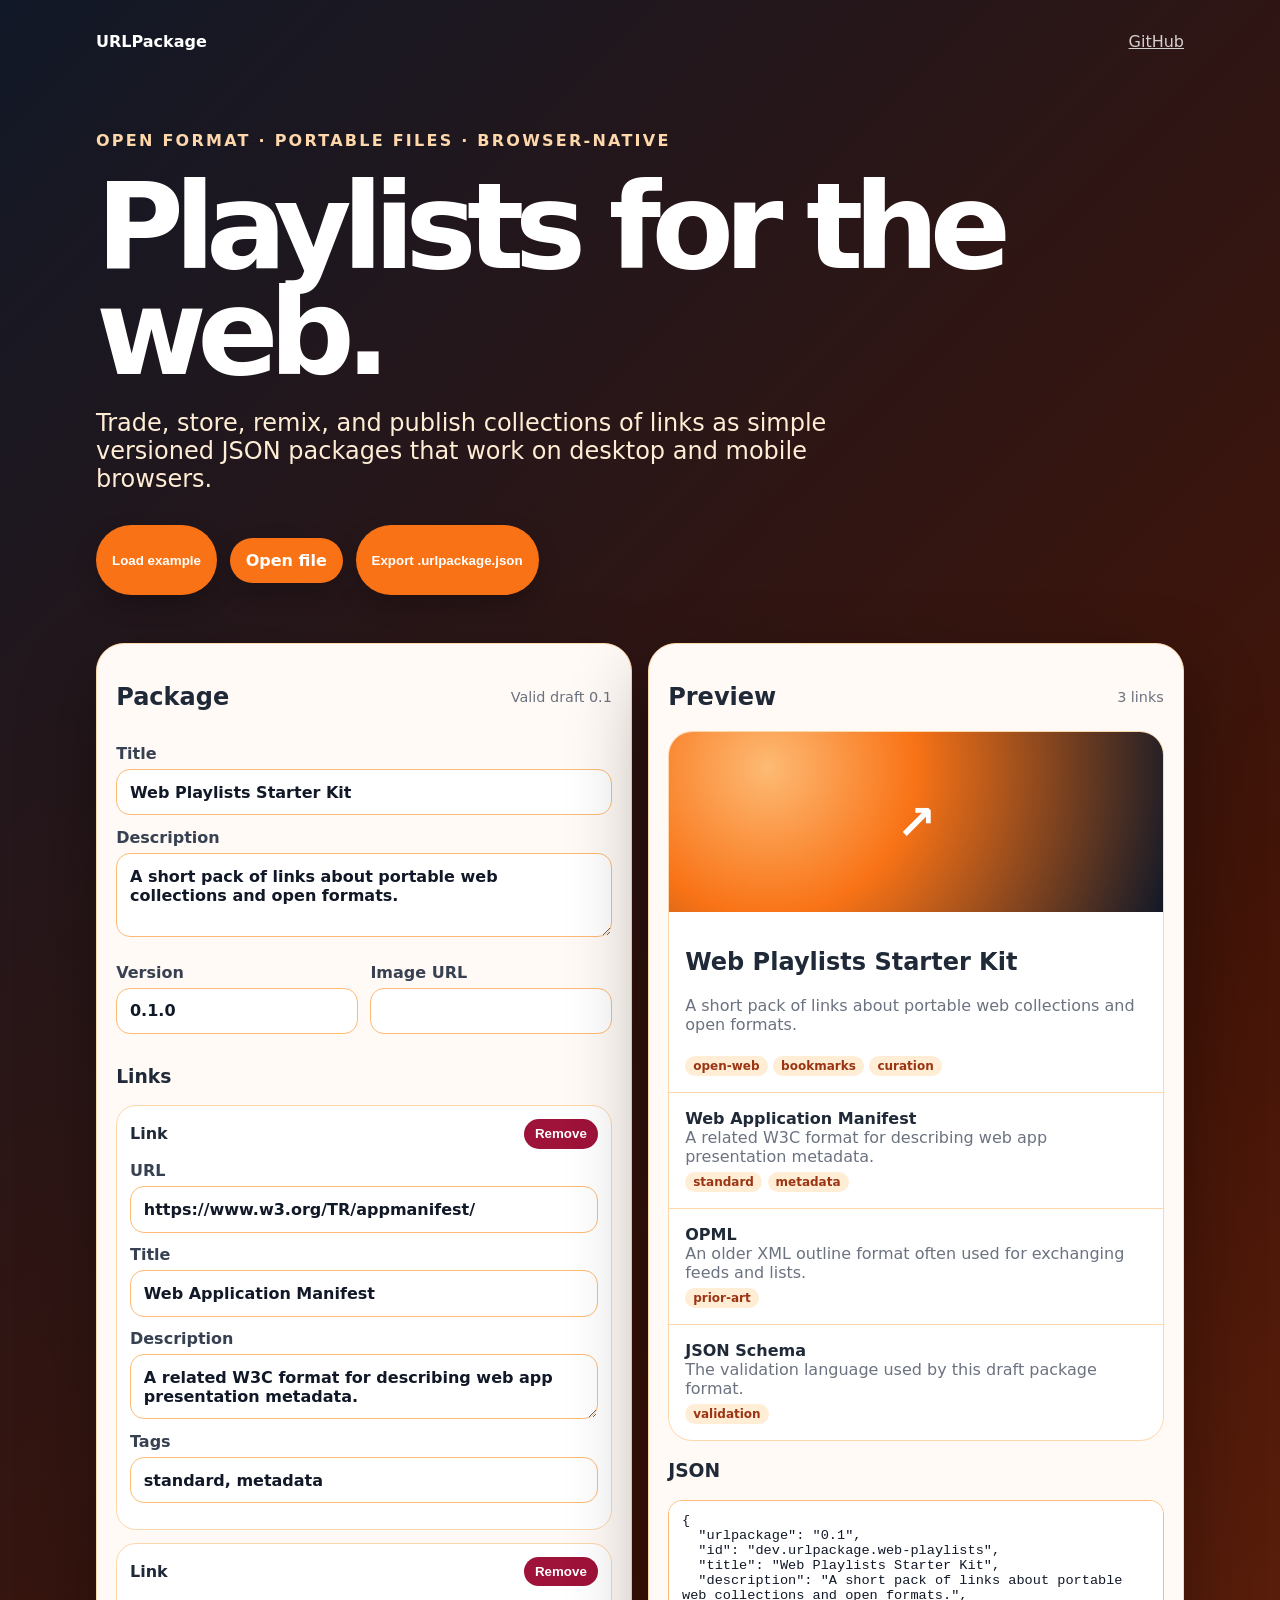
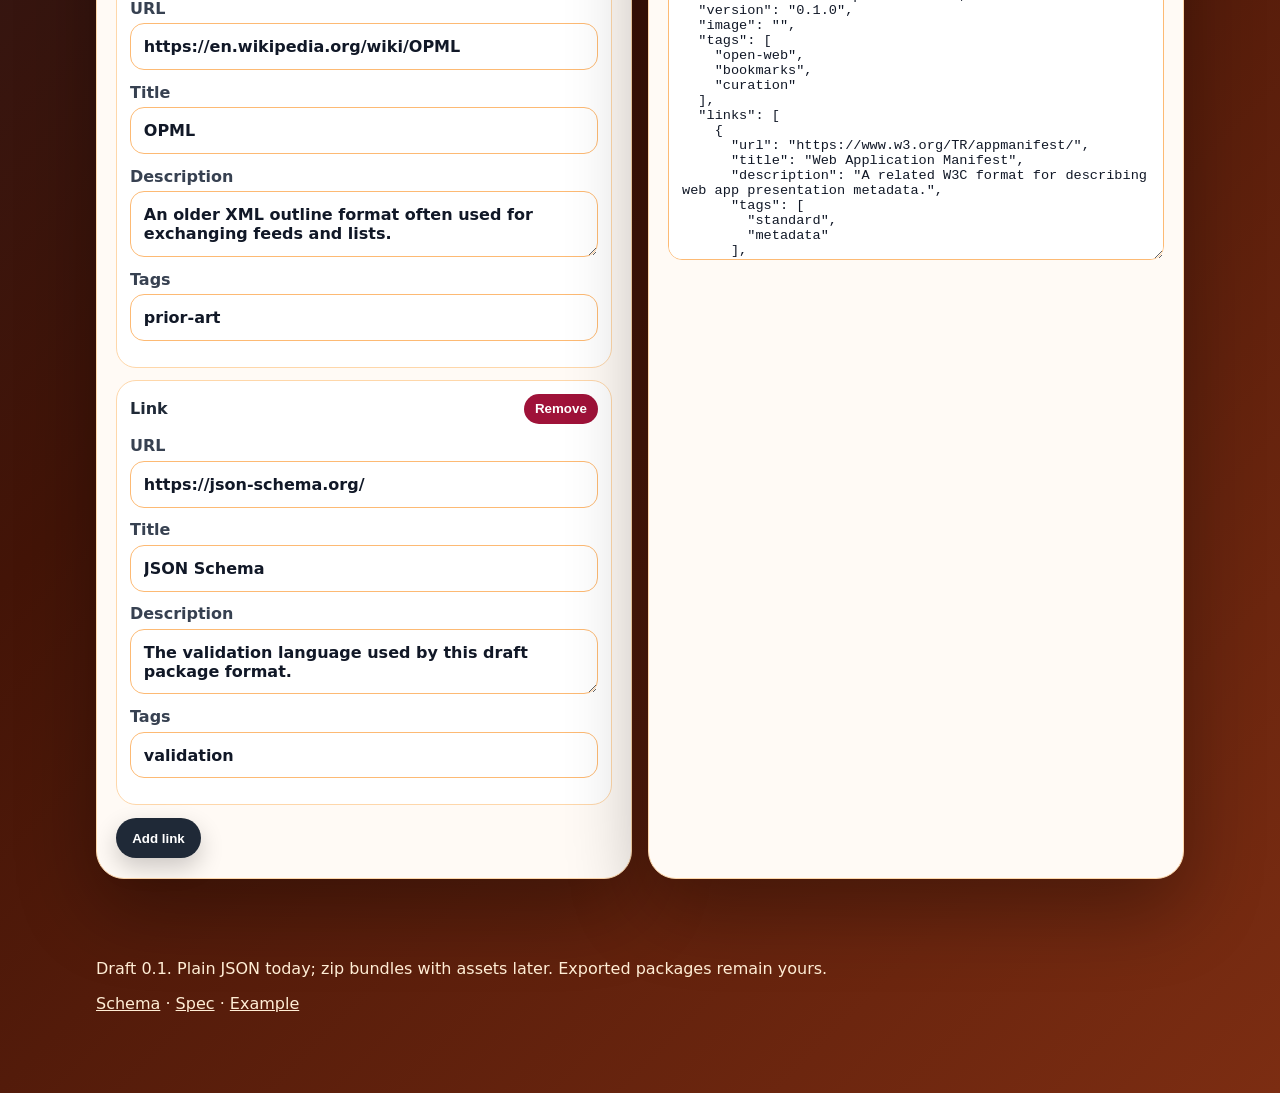
==== index.html @ 879f8392 "Create URLPackage reference site" ====
<!doctype html>
<html lang="en">
<head>
  <meta charset="utf-8">
  <meta name="viewport" content="width=device-width, initial-scale=1">
  <meta name="description" content="Create, edit, validate, and export portable URLPackage link collections.">
  <title>URLPackage — playlists for the web</title>
  <link rel="manifest" href="manifest.webmanifest">
  <link rel="stylesheet" href="style.css">
</head>
<body>
  <header class="hero">
    <nav><strong>URLPackage</strong><a href="https://github.com/kfcafe/urlpackage">GitHub</a></nav>
    <p class="eyebrow">Open format · portable files · browser-native</p>
    <h1>Playlists for the web.</h1>
    <p class="lede">Trade, store, remix, and publish collections of links as simple versioned JSON packages that work on desktop and mobile browsers.</p>
    <div class="actions"><button id="load-example">Load example</button><label class="file">Open file <input id="file" type="file" accept=".json,.urlpackage,application/json"></label><button id="download">Export .urlpackage.json</button></div>
  </header>

  <main>
    <section class="panel editor">
      <div class="section-title"><h2>Package</h2><span id="status">Ready</span></div>
      <label>Title<input id="title"></label>
      <label>Description<textarea id="description" rows="3"></textarea></label>
      <div class="grid"><label>Version<input id="version"></label><label>Image URL<input id="image"></label></div>
      <h3>Links</h3>
      <div id="links"></div>
      <button id="add-link" class="secondary">Add link</button>
    </section>

    <section class="panel preview">
      <div class="section-title"><h2>Preview</h2><span id="count"></span></div>
      <article id="preview"></article>
      <h3>JSON</h3>
      <textarea id="json" spellcheck="false"></textarea>
    </section>
  </main>

  <footer>
    <p>Draft 0.1. Plain JSON today; zip bundles with assets later. Exported packages remain yours.</p>
    <p><a href="schema/urlpackage.schema.json">Schema</a> · <a href="docs/spec.md">Spec</a> · <a href="examples/starter.urlpackage.json">Example</a></p>
  </footer>
  <script src="app.js"></script>
</body>
</html>
---- style.css ----
:root{color-scheme:light dark;--bg:#111827;--panel:#fff7ed;--ink:#1f2937;--muted:#6b7280;--accent:#f97316;--line:#fed7aa}*{box-sizing:border-box}body{margin:0;font-family:Inter,ui-sans-serif,system-ui,-apple-system,BlinkMacSystemFont,"Segoe UI",sans-serif;background:linear-gradient(135deg,#111827,#431407 55%,#7c2d12);color:white}a{color:inherit}button,.file{border:0;border-radius:999px;background:var(--accent);color:white;padding:.8rem 1rem;font-weight:800;cursor:pointer;box-shadow:0 10px 24px #0003}.secondary{background:#1f2937}.file input{display:none}.hero{max-width:1120px;margin:auto;padding:2rem 1rem 3rem}nav{display:flex;justify-content:space-between;align-items:center;margin-bottom:5rem}nav a{opacity:.8}.eyebrow{color:#fed7aa;text-transform:uppercase;letter-spacing:.14em;font-weight:800}.hero h1{font-size:clamp(3rem,10vw,7.5rem);line-height:.88;margin:.2em 0;letter-spacing:-.08em}.lede{font-size:clamp(1.1rem,2vw,1.5rem);max-width:760px;color:#ffedd5}.actions{display:flex;gap:.8rem;flex-wrap:wrap;margin-top:2rem}main{display:grid;grid-template-columns:minmax(0,1fr) minmax(0,1fr);gap:1rem;max-width:1120px;margin:auto;padding:0 1rem 2rem}.panel{background:#fffaf5;color:var(--ink);border:1px solid var(--line);border-radius:28px;padding:1.2rem;box-shadow:0 30px 80px #0005}.section-title{display:flex;justify-content:space-between;gap:1rem;align-items:center}.section-title span{color:var(--muted);font-size:.9rem}label{display:grid;gap:.35rem;margin:.8rem 0;font-weight:700;color:#374151}input,textarea{width:100%;border:1px solid #fdba74;border-radius:14px;padding:.8rem;background:white;color:#111827;font:inherit}textarea#json{height:360px;font-family:ui-monospace,SFMono-Regular,Menlo,monospace;font-size:.85rem}.grid{display:grid;grid-template-columns:1fr 1fr;gap:.8rem}.link-row{border:1px solid var(--line);border-radius:20px;padding:.8rem;margin:.8rem 0;background:white}.link-row .row-head{display:flex;justify-content:space-between;align-items:center}.remove{background:#9f1239;padding:.45rem .7rem;box-shadow:none}.card{border:1px solid var(--line);background:white;border-radius:24px;overflow:hidden}.cover{height:180px;background:radial-gradient(circle at 20% 20%,#fdba74,#f97316 35%,#111827);display:grid;place-items:center;color:white;font-weight:900;font-size:3rem}.card-body{padding:1rem}.meta{color:var(--muted)}.preview-link{display:block;text-decoration:none;color:inherit;border-top:1px solid var(--line);padding:1rem}.preview-link:hover{background:#fff7ed}.preview-link strong{display:block}.tag{display:inline-block;margin:.35rem .35rem 0 0;padding:.2rem .5rem;border-radius:999px;background:#ffedd5;color:#9a3412;font-size:.75rem;font-weight:800}footer{max-width:1120px;margin:auto;padding:2rem 1rem 4rem;color:#ffedd5}@media(max-width:820px){main{grid-template-columns:1fr}.hero{padding-top:1rem}nav{margin-bottom:3rem}.grid{grid-template-columns:1fr}}
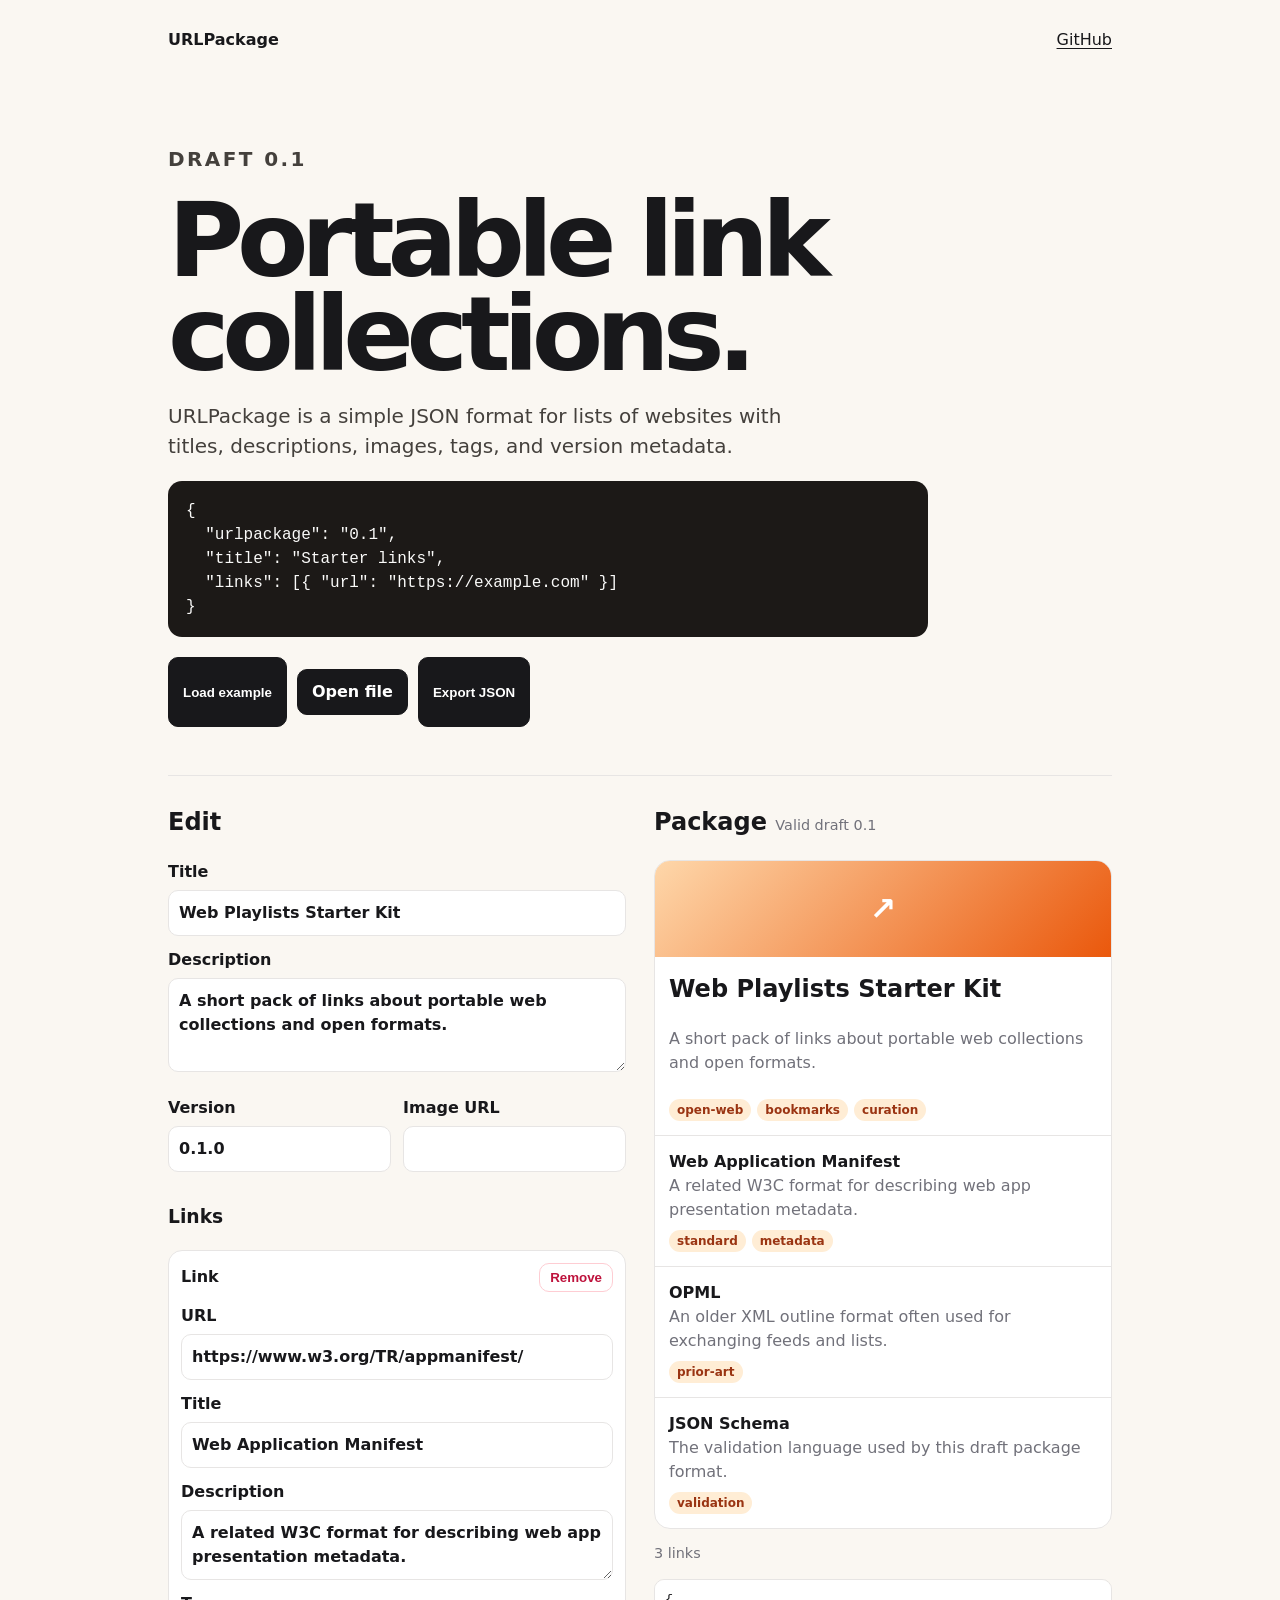
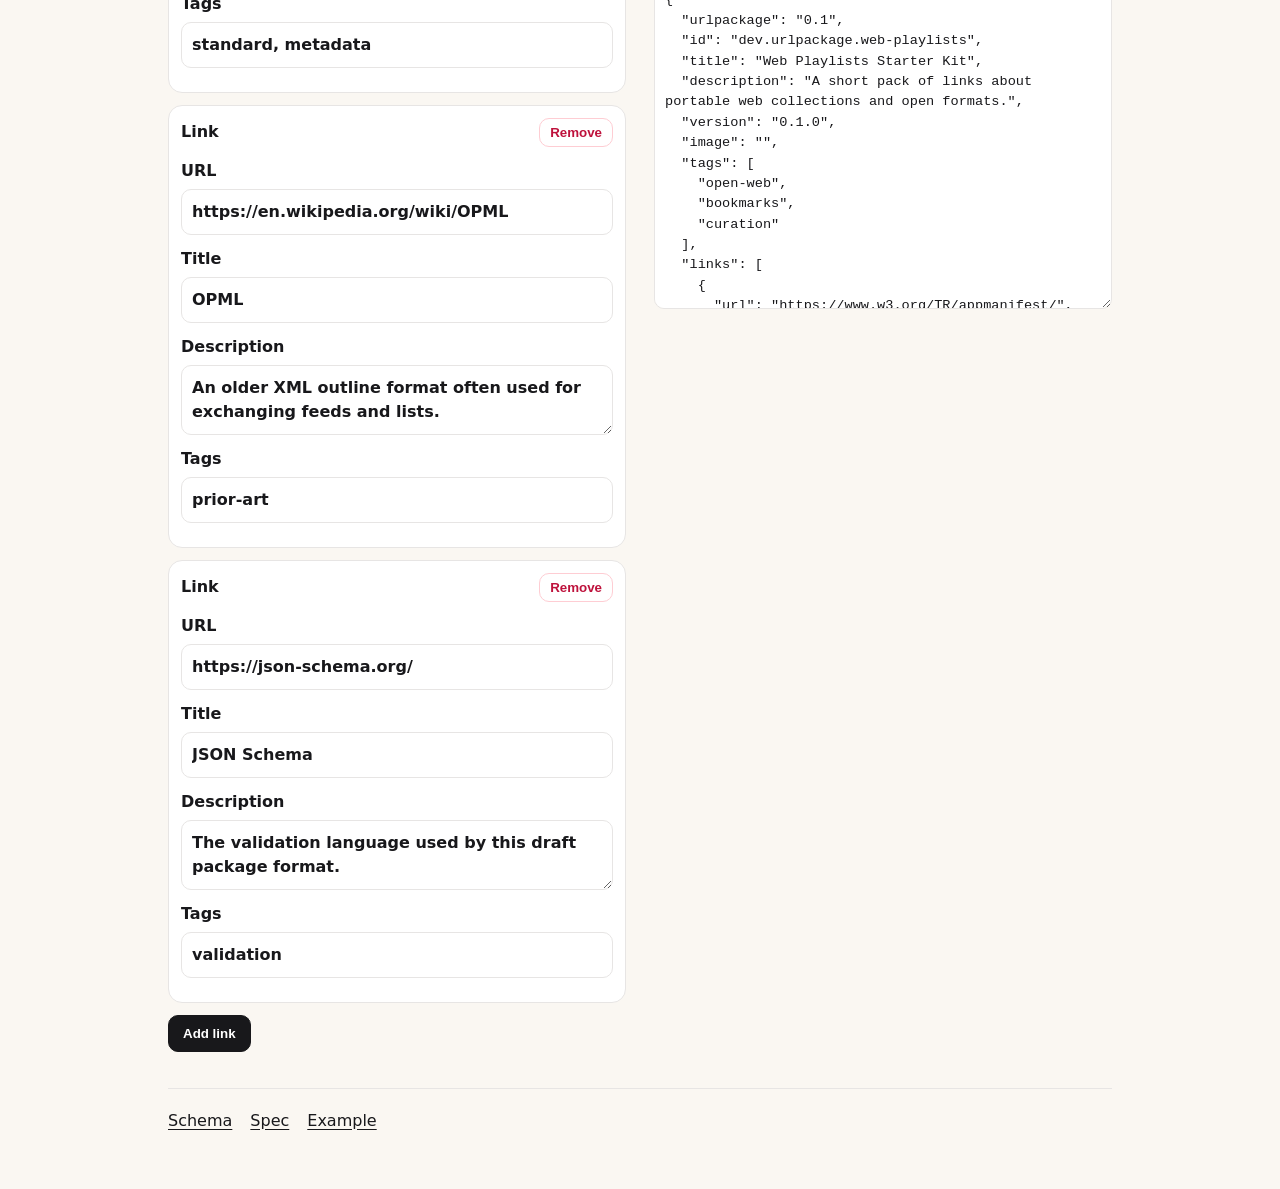
==== commit 9b29258d: "Simplify GitHub Pages site" ====
--- a/index.html
+++ b/index.html
@@ -3,43 +3,62 @@
 <head>
   <meta charset="utf-8">
   <meta name="viewport" content="width=device-width, initial-scale=1">
-  <meta name="description" content="Create, edit, validate, and export portable URLPackage link collections.">
-  <title>URLPackage — playlists for the web</title>
+  <meta name="description" content="URLPackage is a tiny open format for portable collections of links.">
+  <title>URLPackage</title>
   <link rel="manifest" href="manifest.webmanifest">
   <link rel="stylesheet" href="style.css">
 </head>
 <body>
-  <header class="hero">
-    <nav><strong>URLPackage</strong><a href="https://github.com/kfcafe/urlpackage">GitHub</a></nav>
-    <p class="eyebrow">Open format · portable files · browser-native</p>
-    <h1>Playlists for the web.</h1>
-    <p class="lede">Trade, store, remix, and publish collections of links as simple versioned JSON packages that work on desktop and mobile browsers.</p>
-    <div class="actions"><button id="load-example">Load example</button><label class="file">Open file <input id="file" type="file" accept=".json,.urlpackage,application/json"></label><button id="download">Export .urlpackage.json</button></div>
-  </header>
+  <main>
+    <nav>
+      <strong>URLPackage</strong>
+      <a href="https://github.com/teh33/urlpackage">GitHub</a>
+    </nav>
 
-  <main>
-    <section class="panel editor">
-      <div class="section-title"><h2>Package</h2><span id="status">Ready</span></div>
-      <label>Title<input id="title"></label>
-      <label>Description<textarea id="description" rows="3"></textarea></label>
-      <div class="grid"><label>Version<input id="version"></label><label>Image URL<input id="image"></label></div>
-      <h3>Links</h3>
-      <div id="links"></div>
-      <button id="add-link" class="secondary">Add link</button>
+    <section class="intro">
+      <p class="eyebrow">Draft 0.1</p>
+      <h1>Portable link collections.</h1>
+      <p>URLPackage is a simple JSON format for lists of websites with titles, descriptions, images, tags, and version metadata.</p>
+      <pre>{
+  "urlpackage": "0.1",
+  "title": "Starter links",
+  "links": [{ "url": "https://example.com" }]
+}</pre>
+      <div class="actions">
+        <button id="load-example">Load example</button>
+        <label class="button">Open file <input id="file" type="file" accept=".json,.urlpackage,application/json"></label>
+        <button id="download">Export JSON</button>
+      </div>
     </section>
 
-    <section class="panel preview">
-      <div class="section-title"><h2>Preview</h2><span id="count"></span></div>
-      <article id="preview"></article>
-      <h3>JSON</h3>
-      <textarea id="json" spellcheck="false"></textarea>
+    <section class="tool">
+      <div>
+        <h2>Edit</h2>
+        <label>Title<input id="title"></label>
+        <label>Description<textarea id="description" rows="3"></textarea></label>
+        <div class="split">
+          <label>Version<input id="version"></label>
+          <label>Image URL<input id="image"></label>
+        </div>
+        <h3>Links</h3>
+        <div id="links"></div>
+        <button id="add-link">Add link</button>
+      </div>
+
+      <div>
+        <h2>Package <span id="status">Ready</span></h2>
+        <article id="preview"></article>
+        <p id="count"></p>
+        <textarea id="json" spellcheck="false"></textarea>
+      </div>
     </section>
+
+    <footer>
+      <a href="schema/urlpackage.schema.json">Schema</a>
+      <a href="docs/spec.md">Spec</a>
+      <a href="examples/starter.urlpackage.json">Example</a>
+    </footer>
   </main>
-
-  <footer>
-    <p>Draft 0.1. Plain JSON today; zip bundles with assets later. Exported packages remain yours.</p>
-    <p><a href="schema/urlpackage.schema.json">Schema</a> · <a href="docs/spec.md">Spec</a> · <a href="examples/starter.urlpackage.json">Example</a></p>
-  </footer>
   <script src="app.js"></script>
 </body>
 </html>
--- a/style.css
+++ b/style.css
@@ -1 +1 @@
-:root{color-scheme:light dark;--bg:#111827;--panel:#fff7ed;--ink:#1f2937;--muted:#6b7280;--accent:#f97316;--line:#fed7aa}*{box-sizing:border-box}body{margin:0;font-family:Inter,ui-sans-serif,system-ui,-apple-system,BlinkMacSystemFont,"Segoe UI",sans-serif;background:linear-gradient(135deg,#111827,#431407 55%,#7c2d12);color:white}a{color:inherit}button,.file{border:0;border-radius:999px;background:var(--accent);color:white;padding:.8rem 1rem;font-weight:800;cursor:pointer;box-shadow:0 10px 24px #0003}.secondary{background:#1f2937}.file input{display:none}.hero{max-width:1120px;margin:auto;padding:2rem 1rem 3rem}nav{display:flex;justify-content:space-between;align-items:center;margin-bottom:5rem}nav a{opacity:.8}.eyebrow{color:#fed7aa;text-transform:uppercase;letter-spacing:.14em;font-weight:800}.hero h1{font-size:clamp(3rem,10vw,7.5rem);line-height:.88;margin:.2em 0;letter-spacing:-.08em}.lede{font-size:clamp(1.1rem,2vw,1.5rem);max-width:760px;color:#ffedd5}.actions{display:flex;gap:.8rem;flex-wrap:wrap;margin-top:2rem}main{display:grid;grid-template-columns:minmax(0,1fr) minmax(0,1fr);gap:1rem;max-width:1120px;margin:auto;padding:0 1rem 2rem}.panel{background:#fffaf5;color:var(--ink);border:1px solid var(--line);border-radius:28px;padding:1.2rem;box-shadow:0 30px 80px #0005}.section-title{display:flex;justify-content:space-between;gap:1rem;align-items:center}.section-title span{color:var(--muted);font-size:.9rem}label{display:grid;gap:.35rem;margin:.8rem 0;font-weight:700;color:#374151}input,textarea{width:100%;border:1px solid #fdba74;border-radius:14px;padding:.8rem;background:white;color:#111827;font:inherit}textarea#json{height:360px;font-family:ui-monospace,SFMono-Regular,Menlo,monospace;font-size:.85rem}.grid{display:grid;grid-template-columns:1fr 1fr;gap:.8rem}.link-row{border:1px solid var(--line);border-radius:20px;padding:.8rem;margin:.8rem 0;background:white}.link-row .row-head{display:flex;justify-content:space-between;align-items:center}.remove{background:#9f1239;padding:.45rem .7rem;box-shadow:none}.card{border:1px solid var(--line);background:white;border-radius:24px;overflow:hidden}.cover{height:180px;background:radial-gradient(circle at 20% 20%,#fdba74,#f97316 35%,#111827);display:grid;place-items:center;color:white;font-weight:900;font-size:3rem}.card-body{padding:1rem}.meta{color:var(--muted)}.preview-link{display:block;text-decoration:none;color:inherit;border-top:1px solid var(--line);padding:1rem}.preview-link:hover{background:#fff7ed}.preview-link strong{display:block}.tag{display:inline-block;margin:.35rem .35rem 0 0;padding:.2rem .5rem;border-radius:999px;background:#ffedd5;color:#9a3412;font-size:.75rem;font-weight:800}footer{max-width:1120px;margin:auto;padding:2rem 1rem 4rem;color:#ffedd5}@media(max-width:820px){main{grid-template-columns:1fr}.hero{padding-top:1rem}nav{margin-bottom:3rem}.grid{grid-template-columns:1fr}}+:root{color-scheme:light dark;--bg:#faf7f2;--ink:#18181b;--muted:#71717a;--line:#e7e5e4;--accent:#ea580c}*{box-sizing:border-box}body{margin:0;background:var(--bg);color:var(--ink);font:16px/1.5 ui-sans-serif,system-ui,-apple-system,BlinkMacSystemFont,"Segoe UI",sans-serif}main{max-width:980px;margin:0 auto;padding:28px 18px 56px}nav,footer{display:flex;justify-content:space-between;gap:18px;align-items:center}a{color:inherit;text-underline-offset:3px}.intro{padding:72px 0 48px;max-width:760px}.eyebrow{color:var(--accent);font-weight:700;text-transform:uppercase;letter-spacing:.12em;font-size:.78rem}h1{font-size:clamp(3rem,9vw,6.5rem);line-height:.9;letter-spacing:-.07em;margin:0 0 20px}h2{margin-top:0}h2 span,#count{color:var(--muted);font-size:.9rem;font-weight:400}.intro p{font-size:1.25rem;color:#44403c;max-width:620px}pre{background:#1c1917;color:#fafaf9;border-radius:14px;padding:18px;overflow:auto}.actions{display:flex;flex-wrap:wrap;gap:10px;margin-top:20px}button,.button{border:1px solid var(--ink);background:var(--ink);color:white;border-radius:10px;padding:10px 14px;font-weight:700;cursor:pointer}.button input{display:none}.tool{display:grid;grid-template-columns:1fr 1fr;gap:28px;border-top:1px solid var(--line);padding-top:28px}label{display:grid;gap:6px;margin:12px 0;font-weight:650}input,textarea{width:100%;border:1px solid var(--line);border-radius:10px;padding:10px;background:white;color:var(--ink);font:inherit}textarea#json{height:330px;font-family:ui-monospace,SFMono-Regular,Menlo,monospace;font-size:.85rem}.split{display:grid;grid-template-columns:1fr 1fr;gap:12px}.link-row{border:1px solid var(--line);border-radius:14px;padding:12px;margin:12px 0;background:white}.row-head{display:flex;justify-content:space-between;align-items:center}.remove{background:white;color:#be123c;border-color:#fecdd3;padding:6px 10px}.card{border:1px solid var(--line);border-radius:16px;background:white;overflow:hidden}.cover{height:96px;background:linear-gradient(135deg,#fed7aa,#ea580c);display:grid;place-items:center;color:white;font-size:2rem;font-weight:900}.card-body,.preview-link{padding:14px}.preview-link{display:block;border-top:1px solid var(--line);color:inherit;text-decoration:none}.preview-link:hover{background:#fff7ed}.preview-link strong{display:block}.meta{color:var(--muted)}.tag{display:inline-block;margin:8px 6px 0 0;padding:2px 8px;border-radius:999px;background:#ffedd5;color:#9a3412;font-size:.75rem;font-weight:700}footer{border-top:1px solid var(--line);margin-top:36px;padding-top:20px;justify-content:flex-start}@media(max-width:760px){.tool,.split{grid-template-columns:1fr}.intro{padding:48px 0 32px}}
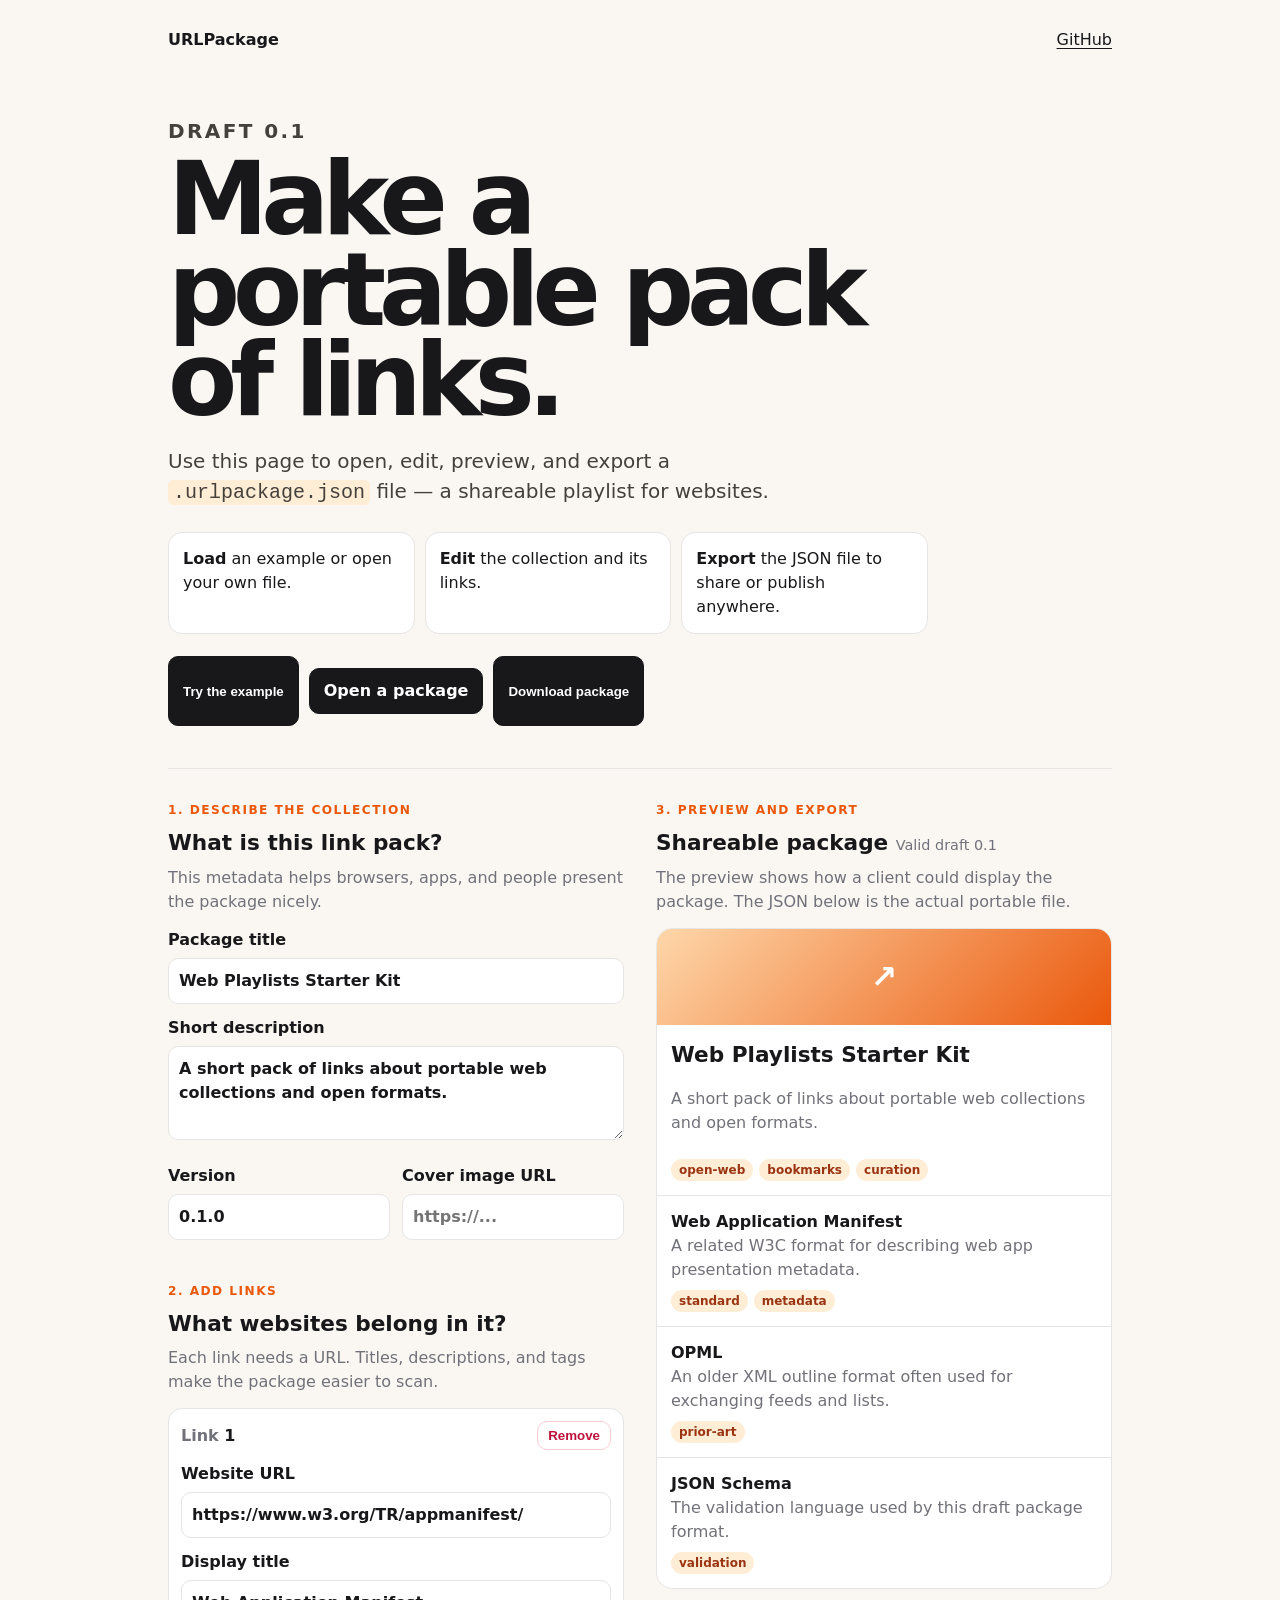
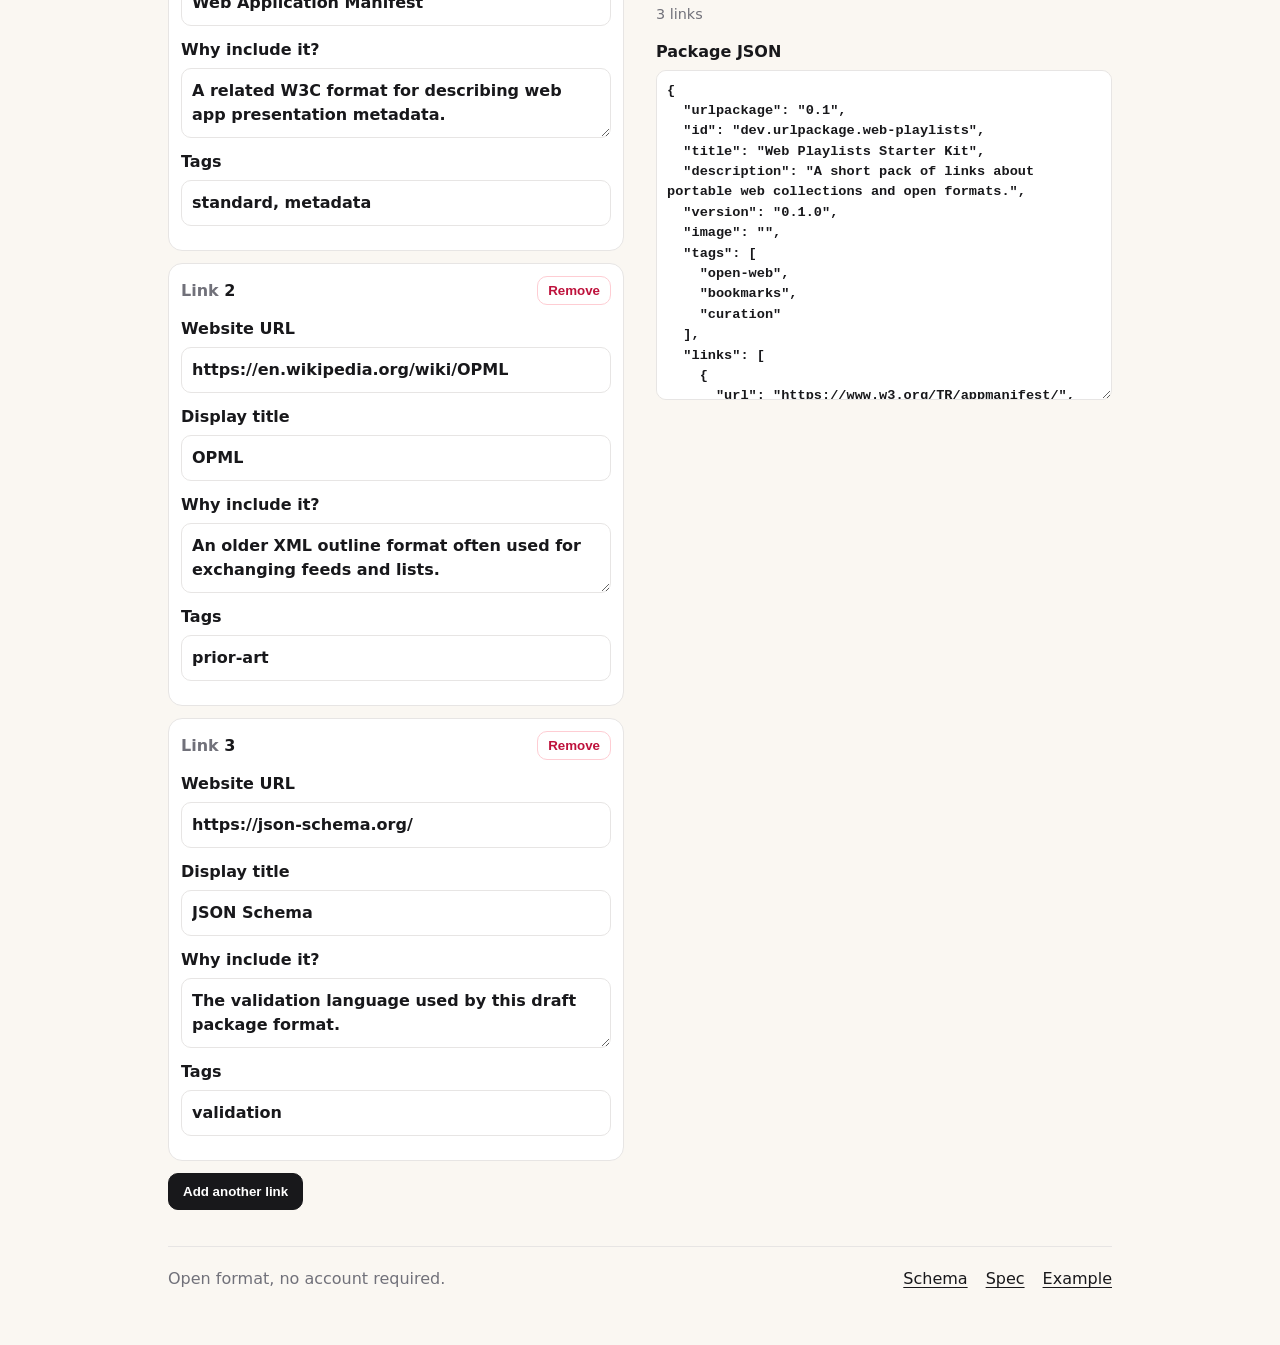
==== commit 08673a99: "Clarify URLPackage page flow" ====
--- a/index.html
+++ b/index.html
@@ -17,43 +17,51 @@
 
     <section class="intro">
       <p class="eyebrow">Draft 0.1</p>
-      <h1>Portable link collections.</h1>
-      <p>URLPackage is a simple JSON format for lists of websites with titles, descriptions, images, tags, and version metadata.</p>
-      <pre>{
-  "urlpackage": "0.1",
-  "title": "Starter links",
-  "links": [{ "url": "https://example.com" }]
-}</pre>
-      <div class="actions">
-        <button id="load-example">Load example</button>
-        <label class="button">Open file <input id="file" type="file" accept=".json,.urlpackage,application/json"></label>
-        <button id="download">Export JSON</button>
+      <h1>Make a portable pack of links.</h1>
+      <p>Use this page to open, edit, preview, and export a <code>.urlpackage.json</code> file — a shareable playlist for websites.</p>
+      <ol class="steps">
+        <li><strong>Load</strong> an example or open your own file.</li>
+        <li><strong>Edit</strong> the collection and its links.</li>
+        <li><strong>Export</strong> the JSON file to share or publish anywhere.</li>
+      </ol>
+      <div class="actions" aria-label="Start using URLPackage">
+        <button id="load-example">Try the example</button>
+        <label class="button">Open a package <input id="file" type="file" accept=".json,.urlpackage,application/json"></label>
+        <button id="download">Download package</button>
       </div>
     </section>
 
-    <section class="tool">
+    <section class="tool" aria-label="URLPackage editor">
       <div>
-        <h2>Edit</h2>
-        <label>Title<input id="title"></label>
-        <label>Description<textarea id="description" rows="3"></textarea></label>
+        <p class="eyebrow">1. Describe the collection</p>
+        <h2>What is this link pack?</h2>
+        <p class="hint">This metadata helps browsers, apps, and people present the package nicely.</p>
+        <label>Package title<input id="title" placeholder="My research links"></label>
+        <label>Short description<textarea id="description" rows="3" placeholder="A curated set of links about..."></textarea></label>
         <div class="split">
-          <label>Version<input id="version"></label>
-          <label>Image URL<input id="image"></label>
+          <label>Version<input id="version" placeholder="0.1.0"></label>
+          <label>Cover image URL<input id="image" placeholder="https://..."></label>
         </div>
-        <h3>Links</h3>
+
+        <p class="eyebrow step-label">2. Add links</p>
+        <h2>What websites belong in it?</h2>
+        <p class="hint">Each link needs a URL. Titles, descriptions, and tags make the package easier to scan.</p>
         <div id="links"></div>
-        <button id="add-link">Add link</button>
+        <button id="add-link">Add another link</button>
       </div>
 
       <div>
-        <h2>Package <span id="status">Ready</span></h2>
+        <p class="eyebrow">3. Preview and export</p>
+        <h2>Shareable package <span id="status">Ready</span></h2>
+        <p class="hint">The preview shows how a client could display the package. The JSON below is the actual portable file.</p>
         <article id="preview"></article>
         <p id="count"></p>
-        <textarea id="json" spellcheck="false"></textarea>
+        <label>Package JSON<textarea id="json" spellcheck="false"></textarea></label>
       </div>
     </section>
 
     <footer>
+      <span>Open format, no account required.</span>
       <a href="schema/urlpackage.schema.json">Schema</a>
       <a href="docs/spec.md">Spec</a>
       <a href="examples/starter.urlpackage.json">Example</a>
--- a/style.css
+++ b/style.css
@@ -1 +1 @@
-:root{color-scheme:light dark;--bg:#faf7f2;--ink:#18181b;--muted:#71717a;--line:#e7e5e4;--accent:#ea580c}*{box-sizing:border-box}body{margin:0;background:var(--bg);color:var(--ink);font:16px/1.5 ui-sans-serif,system-ui,-apple-system,BlinkMacSystemFont,"Segoe UI",sans-serif}main{max-width:980px;margin:0 auto;padding:28px 18px 56px}nav,footer{display:flex;justify-content:space-between;gap:18px;align-items:center}a{color:inherit;text-underline-offset:3px}.intro{padding:72px 0 48px;max-width:760px}.eyebrow{color:var(--accent);font-weight:700;text-transform:uppercase;letter-spacing:.12em;font-size:.78rem}h1{font-size:clamp(3rem,9vw,6.5rem);line-height:.9;letter-spacing:-.07em;margin:0 0 20px}h2{margin-top:0}h2 span,#count{color:var(--muted);font-size:.9rem;font-weight:400}.intro p{font-size:1.25rem;color:#44403c;max-width:620px}pre{background:#1c1917;color:#fafaf9;border-radius:14px;padding:18px;overflow:auto}.actions{display:flex;flex-wrap:wrap;gap:10px;margin-top:20px}button,.button{border:1px solid var(--ink);background:var(--ink);color:white;border-radius:10px;padding:10px 14px;font-weight:700;cursor:pointer}.button input{display:none}.tool{display:grid;grid-template-columns:1fr 1fr;gap:28px;border-top:1px solid var(--line);padding-top:28px}label{display:grid;gap:6px;margin:12px 0;font-weight:650}input,textarea{width:100%;border:1px solid var(--line);border-radius:10px;padding:10px;background:white;color:var(--ink);font:inherit}textarea#json{height:330px;font-family:ui-monospace,SFMono-Regular,Menlo,monospace;font-size:.85rem}.split{display:grid;grid-template-columns:1fr 1fr;gap:12px}.link-row{border:1px solid var(--line);border-radius:14px;padding:12px;margin:12px 0;background:white}.row-head{display:flex;justify-content:space-between;align-items:center}.remove{background:white;color:#be123c;border-color:#fecdd3;padding:6px 10px}.card{border:1px solid var(--line);border-radius:16px;background:white;overflow:hidden}.cover{height:96px;background:linear-gradient(135deg,#fed7aa,#ea580c);display:grid;place-items:center;color:white;font-size:2rem;font-weight:900}.card-body,.preview-link{padding:14px}.preview-link{display:block;border-top:1px solid var(--line);color:inherit;text-decoration:none}.preview-link:hover{background:#fff7ed}.preview-link strong{display:block}.meta{color:var(--muted)}.tag{display:inline-block;margin:8px 6px 0 0;padding:2px 8px;border-radius:999px;background:#ffedd5;color:#9a3412;font-size:.75rem;font-weight:700}footer{border-top:1px solid var(--line);margin-top:36px;padding-top:20px;justify-content:flex-start}@media(max-width:760px){.tool,.split{grid-template-columns:1fr}.intro{padding:48px 0 32px}}+:root{color-scheme:light dark;--bg:#faf7f2;--ink:#18181b;--muted:#71717a;--line:#e7e5e4;--accent:#ea580c;--soft:#fff7ed}*{box-sizing:border-box}body{margin:0;background:var(--bg);color:var(--ink);font:16px/1.5 ui-sans-serif,system-ui,-apple-system,BlinkMacSystemFont,"Segoe UI",sans-serif}main{max-width:980px;margin:0 auto;padding:28px 18px 56px}nav,footer{display:flex;gap:18px;align-items:center}nav{justify-content:space-between}a{color:inherit;text-underline-offset:3px}code{background:#ffedd5;border-radius:5px;padding:1px 5px}.intro{padding:64px 0 42px;max-width:760px}.eyebrow{color:var(--accent);font-weight:800;text-transform:uppercase;letter-spacing:.12em;font-size:.76rem;margin:0 0 8px}h1{font-size:clamp(3rem,9vw,6.3rem);line-height:.9;letter-spacing:-.07em;margin:0 0 20px}h2{margin:0 0 6px;font-size:1.35rem}h2 span,#count{color:var(--muted);font-size:.9rem;font-weight:400}.intro>p{font-size:1.25rem;color:#44403c;max-width:660px}.steps{display:grid;grid-template-columns:repeat(3,1fr);gap:10px;margin:24px 0 0;padding:0;list-style:none}.steps li{border:1px solid var(--line);border-radius:14px;background:white;padding:14px}.hint{color:var(--muted);margin:0 0 14px}.actions{display:flex;flex-wrap:wrap;gap:10px;margin-top:22px}button,.button{border:1px solid var(--ink);background:var(--ink);color:white;border-radius:10px;padding:10px 14px;font-weight:750;cursor:pointer}.button input{display:none}.tool{display:grid;grid-template-columns:1fr 1fr;gap:32px;border-top:1px solid var(--line);padding-top:32px}.step-label{margin-top:30px}label{display:grid;gap:6px;margin:12px 0;font-weight:650}input,textarea{width:100%;border:1px solid var(--line);border-radius:10px;padding:10px;background:white;color:var(--ink);font:inherit}input:focus,textarea:focus,button:focus-visible,.button:focus-within{outline:3px solid #fed7aa;outline-offset:2px}textarea#json{height:330px;font-family:ui-monospace,SFMono-Regular,Menlo,monospace;font-size:.85rem}.split{display:grid;grid-template-columns:1fr 1fr;gap:12px}.link-row{border:1px solid var(--line);border-radius:14px;padding:12px;margin:12px 0;background:white}.row-head{display:flex;justify-content:space-between;align-items:center}.row-head strong::before{content:"Link ";color:var(--muted);font-weight:600}.remove{background:white;color:#be123c;border-color:#fecdd3;padding:6px 10px}.card{border:1px solid var(--line);border-radius:16px;background:white;overflow:hidden}.cover{height:96px;background:linear-gradient(135deg,#fed7aa,#ea580c);display:grid;place-items:center;color:white;font-size:2rem;font-weight:900}.card-body,.preview-link{padding:14px}.preview-link{display:block;border-top:1px solid var(--line);color:inherit;text-decoration:none}.preview-link:hover{background:var(--soft)}.preview-link strong{display:block}.meta{color:var(--muted)}.tag{display:inline-block;margin:8px 6px 0 0;padding:2px 8px;border-radius:999px;background:#ffedd5;color:#9a3412;font-size:.75rem;font-weight:700}footer{border-top:1px solid var(--line);margin-top:36px;padding-top:20px;flex-wrap:wrap}footer span{color:var(--muted);margin-right:auto}@media(max-width:760px){.tool,.split,.steps{grid-template-columns:1fr}.intro{padding:48px 0 32px}}
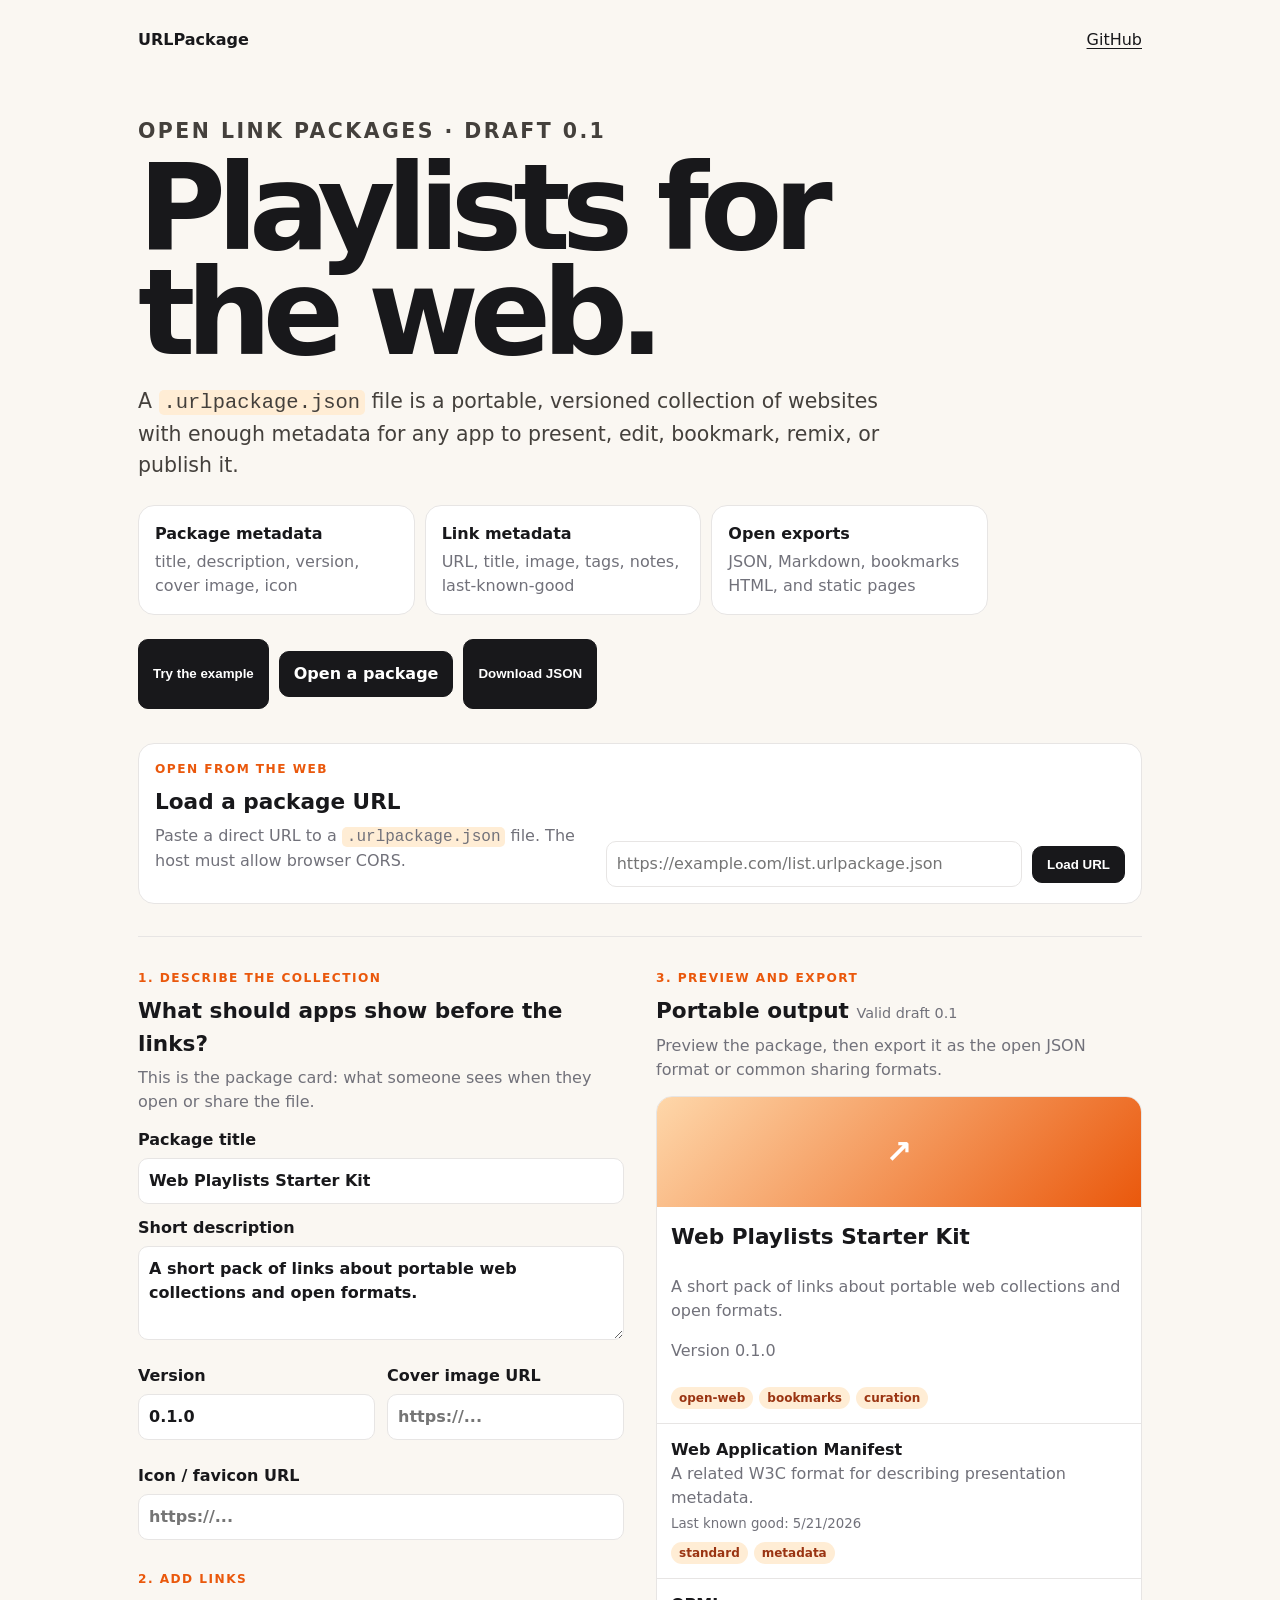
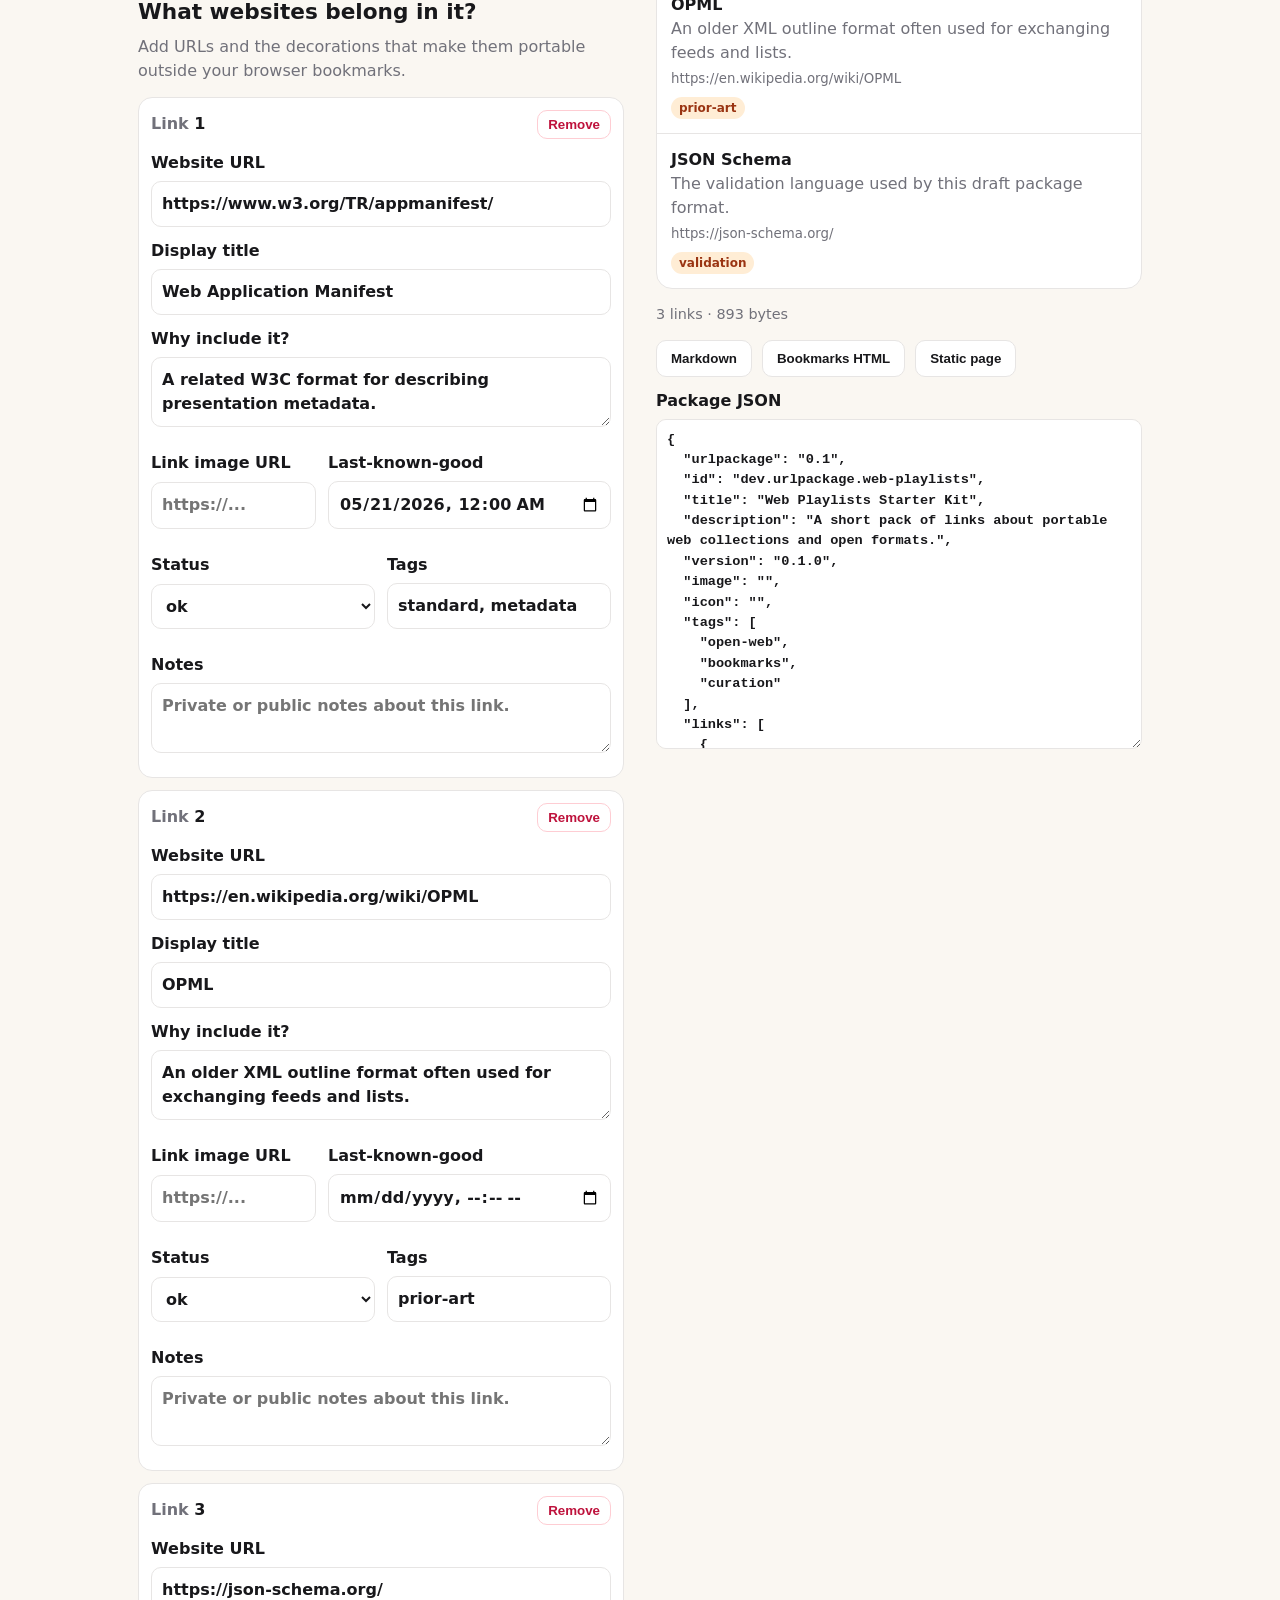
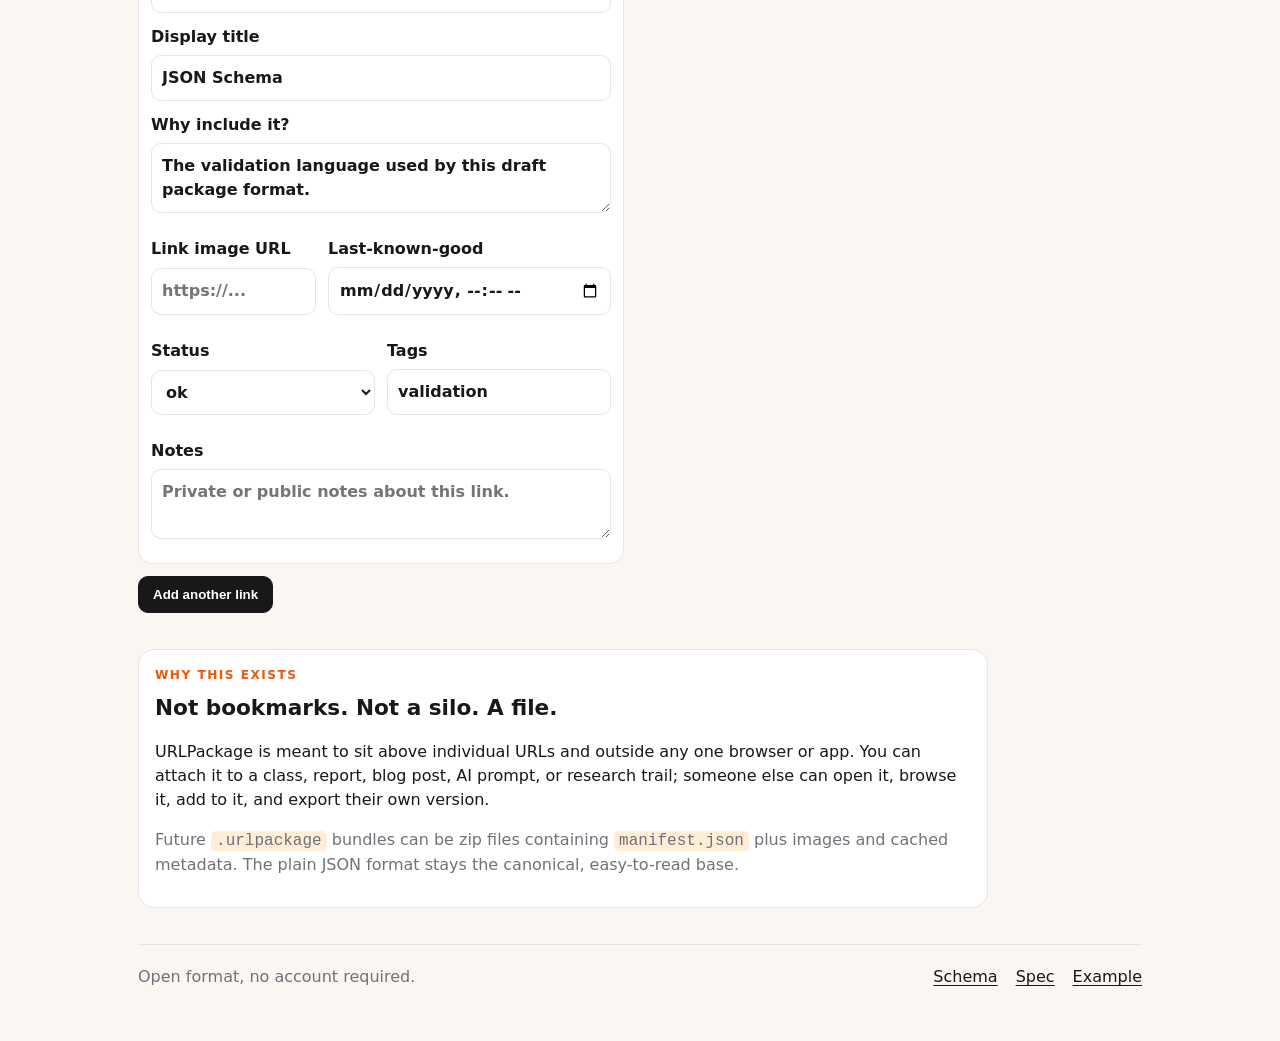
==== commit 48f50f41: "Complete URLPackage page vision" ====
--- a/index.html
+++ b/index.html
@@ -3,61 +3,80 @@
 <head>
   <meta charset="utf-8">
   <meta name="viewport" content="width=device-width, initial-scale=1">
-  <meta name="description" content="URLPackage is a tiny open format for portable collections of links.">
+  <meta name="description" content="URLPackage is an open format and browser tool for portable collections of links.">
   <title>URLPackage</title>
   <link rel="manifest" href="manifest.webmanifest">
   <link rel="stylesheet" href="style.css">
 </head>
 <body>
   <main>
-    <nav>
-      <strong>URLPackage</strong>
-      <a href="https://github.com/teh33/urlpackage">GitHub</a>
-    </nav>
+    <nav><strong>URLPackage</strong><a href="https://github.com/teh33/urlpackage">GitHub</a></nav>
 
     <section class="intro">
-      <p class="eyebrow">Draft 0.1</p>
-      <h1>Make a portable pack of links.</h1>
-      <p>Use this page to open, edit, preview, and export a <code>.urlpackage.json</code> file — a shareable playlist for websites.</p>
-      <ol class="steps">
-        <li><strong>Load</strong> an example or open your own file.</li>
-        <li><strong>Edit</strong> the collection and its links.</li>
-        <li><strong>Export</strong> the JSON file to share or publish anywhere.</li>
-      </ol>
+      <p class="eyebrow">Open link packages · draft 0.1</p>
+      <h1>Playlists for the web.</h1>
+      <p>A <code>.urlpackage.json</code> file is a portable, versioned collection of websites with enough metadata for any app to present, edit, bookmark, remix, or publish it.</p>
+      <div class="explain">
+        <div><strong>Package metadata</strong><span>title, description, version, cover image, icon</span></div>
+        <div><strong>Link metadata</strong><span>URL, title, image, tags, notes, last-known-good</span></div>
+        <div><strong>Open exports</strong><span>JSON, Markdown, bookmarks HTML, and static pages</span></div>
+      </div>
       <div class="actions" aria-label="Start using URLPackage">
         <button id="load-example">Try the example</button>
         <label class="button">Open a package <input id="file" type="file" accept=".json,.urlpackage,application/json"></label>
-        <button id="download">Download package</button>
+        <button id="download-json">Download JSON</button>
       </div>
+    </section>
+
+    <section class="open-url">
+      <div>
+        <p class="eyebrow">Open from the web</p>
+        <h2>Load a package URL</h2>
+        <p class="hint">Paste a direct URL to a <code>.urlpackage.json</code> file. The host must allow browser CORS.</p>
+      </div>
+      <div class="url-loader"><input id="package-url" placeholder="https://example.com/list.urlpackage.json"><button id="load-url">Load URL</button></div>
     </section>
 
     <section class="tool" aria-label="URLPackage editor">
       <div>
         <p class="eyebrow">1. Describe the collection</p>
-        <h2>What is this link pack?</h2>
-        <p class="hint">This metadata helps browsers, apps, and people present the package nicely.</p>
-        <label>Package title<input id="title" placeholder="My research links"></label>
+        <h2>What should apps show before the links?</h2>
+        <p class="hint">This is the package card: what someone sees when they open or share the file.</p>
+        <label>Package title<input id="title" placeholder="Tokyo coffee guide"></label>
         <label>Short description<textarea id="description" rows="3" placeholder="A curated set of links about..."></textarea></label>
         <div class="split">
           <label>Version<input id="version" placeholder="0.1.0"></label>
           <label>Cover image URL<input id="image" placeholder="https://..."></label>
         </div>
+        <label>Icon / favicon URL<input id="icon" placeholder="https://..."></label>
 
         <p class="eyebrow step-label">2. Add links</p>
         <h2>What websites belong in it?</h2>
-        <p class="hint">Each link needs a URL. Titles, descriptions, and tags make the package easier to scan.</p>
+        <p class="hint">Add URLs and the decorations that make them portable outside your browser bookmarks.</p>
         <div id="links"></div>
         <button id="add-link">Add another link</button>
       </div>
 
       <div>
         <p class="eyebrow">3. Preview and export</p>
-        <h2>Shareable package <span id="status">Ready</span></h2>
-        <p class="hint">The preview shows how a client could display the package. The JSON below is the actual portable file.</p>
+        <h2>Portable output <span id="status">Ready</span></h2>
+        <p class="hint">Preview the package, then export it as the open JSON format or common sharing formats.</p>
         <article id="preview"></article>
         <p id="count"></p>
+        <div class="export-grid">
+          <button id="download-markdown">Markdown</button>
+          <button id="download-bookmarks">Bookmarks HTML</button>
+          <button id="download-page">Static page</button>
+        </div>
         <label>Package JSON<textarea id="json" spellcheck="false"></textarea></label>
       </div>
+    </section>
+
+    <section class="vision">
+      <p class="eyebrow">Why this exists</p>
+      <h2>Not bookmarks. Not a silo. A file.</h2>
+      <p>URLPackage is meant to sit above individual URLs and outside any one browser or app. You can attach it to a class, report, blog post, AI prompt, or research trail; someone else can open it, browse it, add to it, and export their own version.</p>
+      <p class="hint">Future <code>.urlpackage</code> bundles can be zip files containing <code>manifest.json</code> plus images and cached metadata. The plain JSON format stays the canonical, easy-to-read base.</p>
     </section>
 
     <footer>
--- a/style.css
+++ b/style.css
@@ -1 +1 @@
-:root{color-scheme:light dark;--bg:#faf7f2;--ink:#18181b;--muted:#71717a;--line:#e7e5e4;--accent:#ea580c;--soft:#fff7ed}*{box-sizing:border-box}body{margin:0;background:var(--bg);color:var(--ink);font:16px/1.5 ui-sans-serif,system-ui,-apple-system,BlinkMacSystemFont,"Segoe UI",sans-serif}main{max-width:980px;margin:0 auto;padding:28px 18px 56px}nav,footer{display:flex;gap:18px;align-items:center}nav{justify-content:space-between}a{color:inherit;text-underline-offset:3px}code{background:#ffedd5;border-radius:5px;padding:1px 5px}.intro{padding:64px 0 42px;max-width:760px}.eyebrow{color:var(--accent);font-weight:800;text-transform:uppercase;letter-spacing:.12em;font-size:.76rem;margin:0 0 8px}h1{font-size:clamp(3rem,9vw,6.3rem);line-height:.9;letter-spacing:-.07em;margin:0 0 20px}h2{margin:0 0 6px;font-size:1.35rem}h2 span,#count{color:var(--muted);font-size:.9rem;font-weight:400}.intro>p{font-size:1.25rem;color:#44403c;max-width:660px}.steps{display:grid;grid-template-columns:repeat(3,1fr);gap:10px;margin:24px 0 0;padding:0;list-style:none}.steps li{border:1px solid var(--line);border-radius:14px;background:white;padding:14px}.hint{color:var(--muted);margin:0 0 14px}.actions{display:flex;flex-wrap:wrap;gap:10px;margin-top:22px}button,.button{border:1px solid var(--ink);background:var(--ink);color:white;border-radius:10px;padding:10px 14px;font-weight:750;cursor:pointer}.button input{display:none}.tool{display:grid;grid-template-columns:1fr 1fr;gap:32px;border-top:1px solid var(--line);padding-top:32px}.step-label{margin-top:30px}label{display:grid;gap:6px;margin:12px 0;font-weight:650}input,textarea{width:100%;border:1px solid var(--line);border-radius:10px;padding:10px;background:white;color:var(--ink);font:inherit}input:focus,textarea:focus,button:focus-visible,.button:focus-within{outline:3px solid #fed7aa;outline-offset:2px}textarea#json{height:330px;font-family:ui-monospace,SFMono-Regular,Menlo,monospace;font-size:.85rem}.split{display:grid;grid-template-columns:1fr 1fr;gap:12px}.link-row{border:1px solid var(--line);border-radius:14px;padding:12px;margin:12px 0;background:white}.row-head{display:flex;justify-content:space-between;align-items:center}.row-head strong::before{content:"Link ";color:var(--muted);font-weight:600}.remove{background:white;color:#be123c;border-color:#fecdd3;padding:6px 10px}.card{border:1px solid var(--line);border-radius:16px;background:white;overflow:hidden}.cover{height:96px;background:linear-gradient(135deg,#fed7aa,#ea580c);display:grid;place-items:center;color:white;font-size:2rem;font-weight:900}.card-body,.preview-link{padding:14px}.preview-link{display:block;border-top:1px solid var(--line);color:inherit;text-decoration:none}.preview-link:hover{background:var(--soft)}.preview-link strong{display:block}.meta{color:var(--muted)}.tag{display:inline-block;margin:8px 6px 0 0;padding:2px 8px;border-radius:999px;background:#ffedd5;color:#9a3412;font-size:.75rem;font-weight:700}footer{border-top:1px solid var(--line);margin-top:36px;padding-top:20px;flex-wrap:wrap}footer span{color:var(--muted);margin-right:auto}@media(max-width:760px){.tool,.split,.steps{grid-template-columns:1fr}.intro{padding:48px 0 32px}}+:root{color-scheme:light dark;--bg:#faf7f2;--ink:#18181b;--muted:#71717a;--line:#e7e5e4;--accent:#ea580c;--soft:#fff7ed}*{box-sizing:border-box}body{margin:0;background:var(--bg);color:var(--ink);font:16px/1.5 ui-sans-serif,system-ui,-apple-system,BlinkMacSystemFont,"Segoe UI",sans-serif}main{max-width:1040px;margin:0 auto;padding:28px 18px 56px}nav,footer{display:flex;gap:18px;align-items:center}nav{justify-content:space-between}a{color:inherit;text-underline-offset:3px}code{background:#ffedd5;border-radius:5px;padding:1px 5px}.intro{padding:64px 0 34px;max-width:850px}.eyebrow{color:var(--accent);font-weight:800;text-transform:uppercase;letter-spacing:.12em;font-size:.76rem;margin:0 0 8px}h1{font-size:clamp(3.2rem,10vw,7.5rem);line-height:.88;letter-spacing:-.075em;margin:0 0 20px}h2{margin:0 0 6px;font-size:1.35rem}h2 span,#count{color:var(--muted);font-size:.9rem;font-weight:400}.intro>p{font-size:1.28rem;color:#44403c;max-width:760px}.explain{display:grid;grid-template-columns:repeat(3,1fr);gap:10px;margin:24px 0}.explain div,.open-url,.vision{border:1px solid var(--line);border-radius:16px;background:white;padding:16px}.explain span{display:block;color:var(--muted);margin-top:4px}.hint{color:var(--muted);margin:0 0 14px}.actions,.export-grid,.url-loader{display:flex;flex-wrap:wrap;gap:10px}.actions{margin-top:22px}button,.button{border:1px solid var(--ink);background:var(--ink);color:white;border-radius:10px;padding:10px 14px;font-weight:750;cursor:pointer;text-align:center}.button input{display:none}.open-url{display:grid;grid-template-columns:1fr 1.2fr;gap:18px;align-items:end;margin-bottom:32px}.url-loader{align-items:center}.url-loader input{flex:1;min-width:220px}.tool{display:grid;grid-template-columns:1fr 1fr;gap:32px;border-top:1px solid var(--line);padding-top:32px}.step-label{margin-top:30px}label{display:grid;gap:6px;margin:12px 0;font-weight:650}input,textarea,select{width:100%;border:1px solid var(--line);border-radius:10px;padding:10px;background:white;color:var(--ink);font:inherit}input:focus,textarea:focus,select:focus,button:focus-visible,.button:focus-within{outline:3px solid #fed7aa;outline-offset:2px}textarea#json{height:330px;font-family:ui-monospace,SFMono-Regular,Menlo,monospace;font-size:.85rem}.split{display:grid;grid-template-columns:1fr 1fr;gap:12px}.link-row{border:1px solid var(--line);border-radius:14px;padding:12px;margin:12px 0;background:white}.row-head{display:flex;justify-content:space-between;align-items:center}.row-head strong::before{content:"Link ";color:var(--muted);font-weight:600}.remove{background:white;color:#be123c;border-color:#fecdd3;padding:6px 10px}.card{border:1px solid var(--line);border-radius:16px;background:white;overflow:hidden}.cover{height:110px;background:linear-gradient(135deg,#fed7aa,#ea580c);display:grid;place-items:center;color:white;font-size:2rem;font-weight:900}.image-cover{width:100%;object-fit:cover}.card-body,.preview-link{padding:14px}.package-title{display:flex;gap:10px;align-items:center}.package-title img{width:28px;height:28px;border-radius:7px;object-fit:cover}.preview-link{display:grid;grid-template-columns:auto 1fr;gap:12px;border-top:1px solid var(--line);color:inherit;text-decoration:none}.preview-link:hover{background:var(--soft)}.preview-link img{width:56px;height:56px;border-radius:10px;object-fit:cover}.preview-link strong{display:block}.preview-link small{display:block;color:var(--muted);margin-top:4px}.meta{color:var(--muted)}.tag{display:inline-block;margin:8px 6px 0 0;padding:2px 8px;border-radius:999px;background:#ffedd5;color:#9a3412;font-size:.75rem;font-weight:700}.export-grid{margin:12px 0}.export-grid button{background:white;color:var(--ink);border-color:var(--line)}.vision{margin-top:36px;max-width:850px}footer{border-top:1px solid var(--line);margin-top:36px;padding-top:20px;flex-wrap:wrap}footer span{color:var(--muted);margin-right:auto}@media(max-width:800px){.tool,.split,.explain,.open-url{grid-template-columns:1fr}.intro{padding:48px 0 28px}.preview-link{grid-template-columns:1fr}.preview-link img{width:100%;height:120px}}
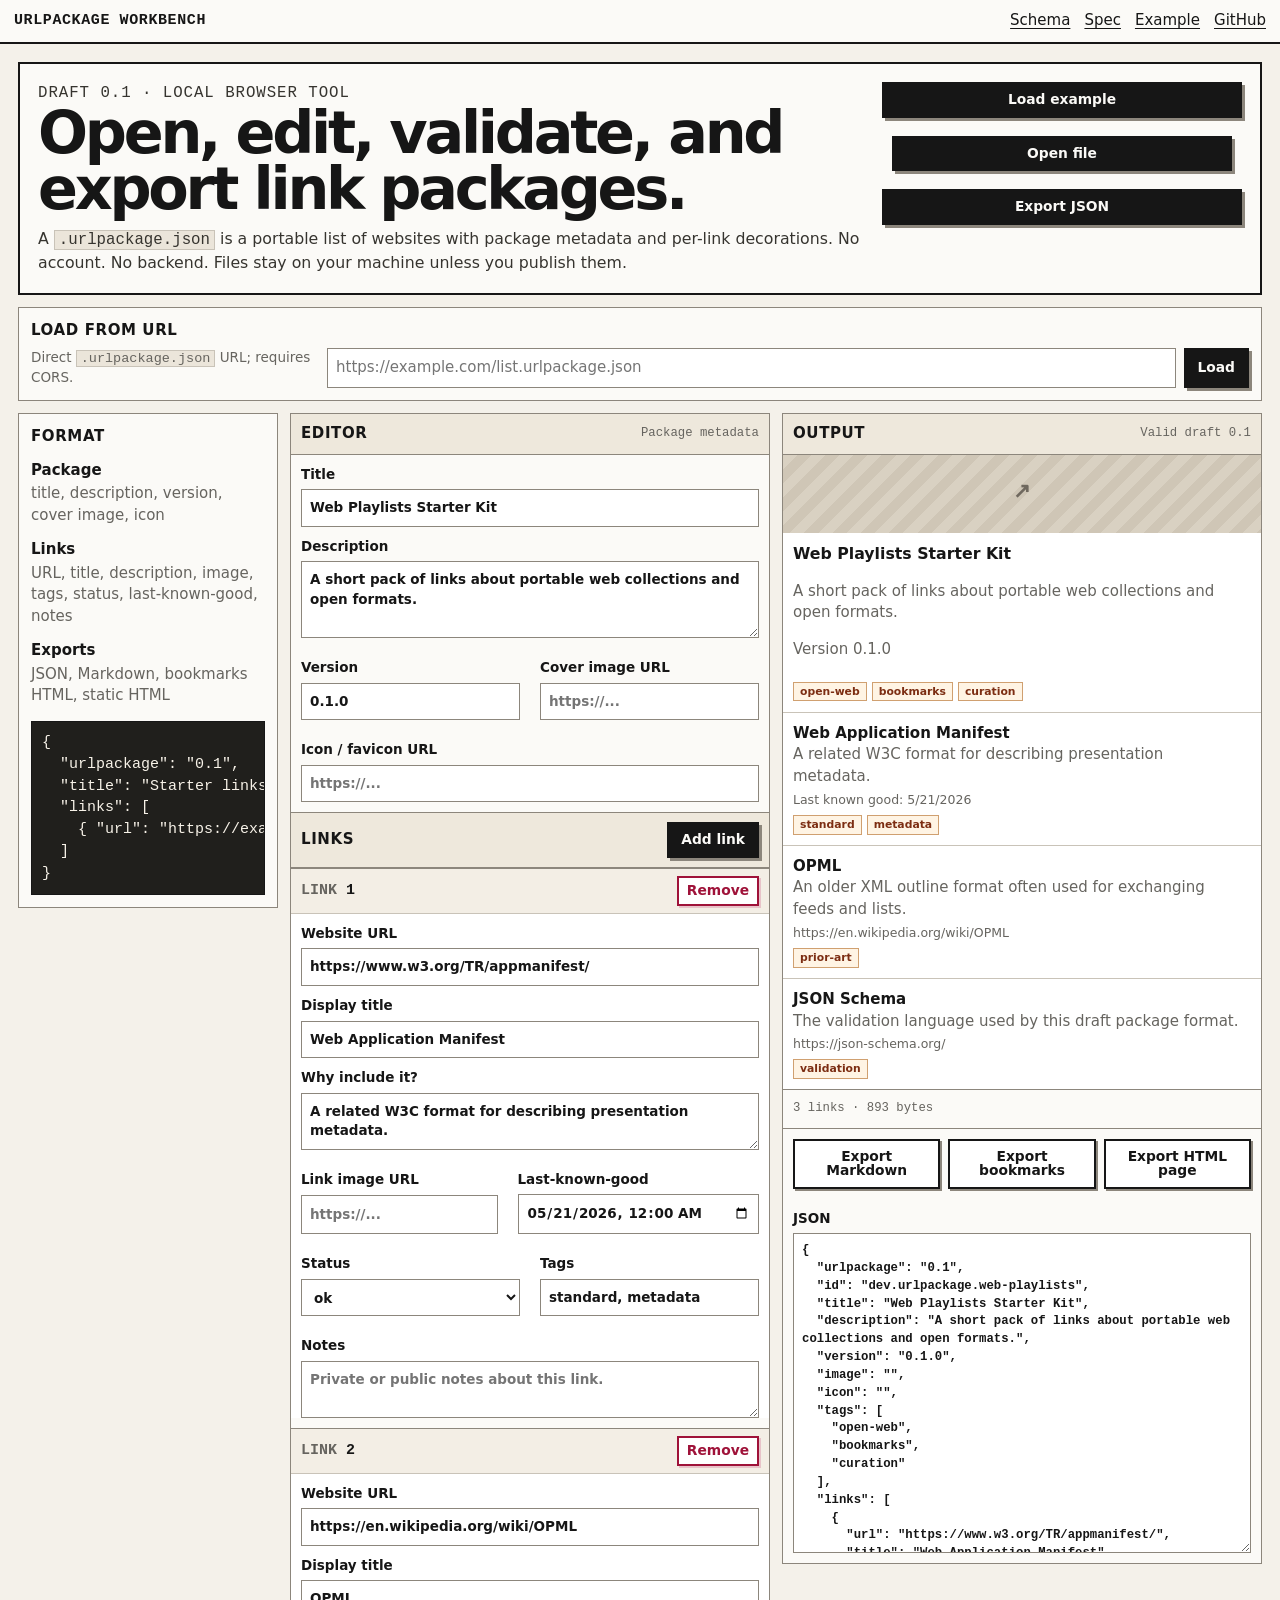
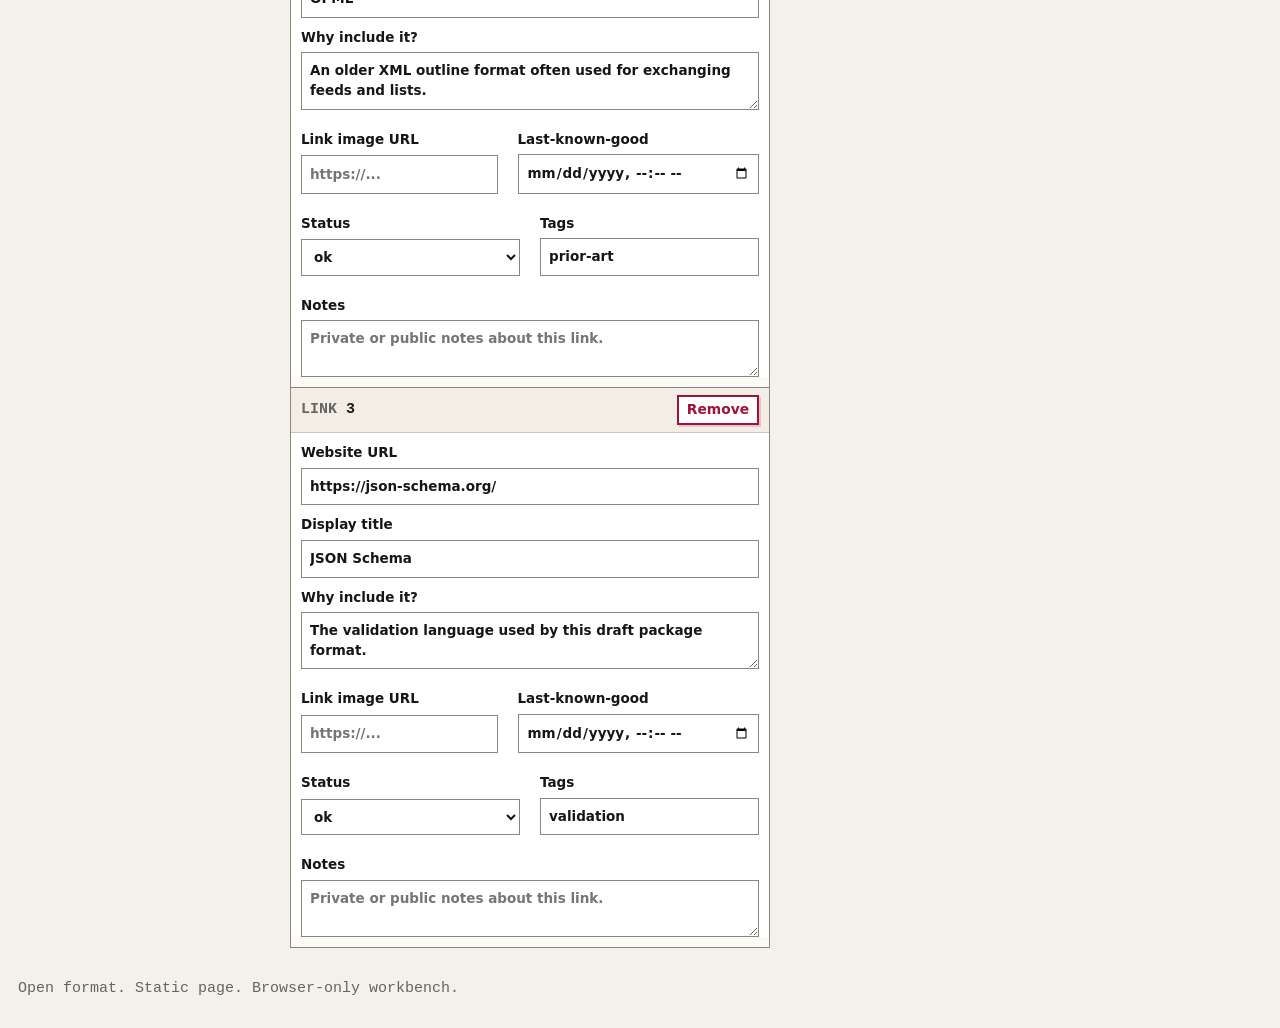
==== commit 377eba85: "Redesign site as utilitarian workbench" ====
--- a/index.html
+++ b/index.html
@@ -4,88 +4,91 @@
   <meta charset="utf-8">
   <meta name="viewport" content="width=device-width, initial-scale=1">
   <meta name="description" content="URLPackage is an open format and browser tool for portable collections of links.">
-  <title>URLPackage</title>
+  <title>URLPackage Workbench</title>
   <link rel="manifest" href="manifest.webmanifest">
   <link rel="stylesheet" href="style.css">
 </head>
 <body>
+  <header class="topbar">
+    <strong>URLPackage Workbench</strong>
+    <nav>
+      <a href="schema/urlpackage.schema.json">Schema</a>
+      <a href="docs/spec.md">Spec</a>
+      <a href="examples/starter.urlpackage.json">Example</a>
+      <a href="https://github.com/teh33/urlpackage">GitHub</a>
+    </nav>
+  </header>
+
   <main>
-    <nav><strong>URLPackage</strong><a href="https://github.com/teh33/urlpackage">GitHub</a></nav>
-
-    <section class="intro">
-      <p class="eyebrow">Open link packages · draft 0.1</p>
-      <h1>Playlists for the web.</h1>
-      <p>A <code>.urlpackage.json</code> file is a portable, versioned collection of websites with enough metadata for any app to present, edit, bookmark, remix, or publish it.</p>
-      <div class="explain">
-        <div><strong>Package metadata</strong><span>title, description, version, cover image, icon</span></div>
-        <div><strong>Link metadata</strong><span>URL, title, image, tags, notes, last-known-good</span></div>
-        <div><strong>Open exports</strong><span>JSON, Markdown, bookmarks HTML, and static pages</span></div>
+    <section class="brief">
+      <div>
+        <p class="eyebrow">Draft 0.1 · local browser tool</p>
+        <h1>Open, edit, validate, and export link packages.</h1>
+        <p>A <code>.urlpackage.json</code> is a portable list of websites with package metadata and per-link decorations. No account. No backend. Files stay on your machine unless you publish them.</p>
       </div>
-      <div class="actions" aria-label="Start using URLPackage">
-        <button id="load-example">Try the example</button>
-        <label class="button">Open a package <input id="file" type="file" accept=".json,.urlpackage,application/json"></label>
-        <button id="download-json">Download JSON</button>
+      <div class="quick-actions" aria-label="Primary actions">
+        <button id="load-example">Load example</button>
+        <label class="button">Open file <input id="file" type="file" accept=".json,.urlpackage,application/json"></label>
+        <button id="download-json">Export JSON</button>
       </div>
     </section>
 
-    <section class="open-url">
+    <section class="load-panel">
       <div>
-        <p class="eyebrow">Open from the web</p>
-        <h2>Load a package URL</h2>
-        <p class="hint">Paste a direct URL to a <code>.urlpackage.json</code> file. The host must allow browser CORS.</p>
+        <h2>Load from URL</h2>
+        <p class="hint">Direct <code>.urlpackage.json</code> URL; requires CORS.</p>
       </div>
-      <div class="url-loader"><input id="package-url" placeholder="https://example.com/list.urlpackage.json"><button id="load-url">Load URL</button></div>
+      <div class="url-loader"><input id="package-url" placeholder="https://example.com/list.urlpackage.json"><button id="load-url">Load</button></div>
     </section>
 
-    <section class="tool" aria-label="URLPackage editor">
-      <div>
-        <p class="eyebrow">1. Describe the collection</p>
-        <h2>What should apps show before the links?</h2>
-        <p class="hint">This is the package card: what someone sees when they open or share the file.</p>
-        <label>Package title<input id="title" placeholder="Tokyo coffee guide"></label>
-        <label>Short description<textarea id="description" rows="3" placeholder="A curated set of links about..."></textarea></label>
+    <section class="workspace" aria-label="URLPackage editor">
+      <aside class="reference">
+        <h2>Format</h2>
+        <dl>
+          <dt>Package</dt><dd>title, description, version, cover image, icon</dd>
+          <dt>Links</dt><dd>URL, title, description, image, tags, status, last-known-good, notes</dd>
+          <dt>Exports</dt><dd>JSON, Markdown, bookmarks HTML, static HTML</dd>
+        </dl>
+        <pre>{
+  "urlpackage": "0.1",
+  "title": "Starter links",
+  "links": [
+    { "url": "https://example.com" }
+  ]
+}</pre>
+      </aside>
+
+      <section class="editor-pane">
+        <div class="pane-head"><h2>Editor</h2><span>Package metadata</span></div>
+        <label>Title<input id="title" placeholder="Tokyo coffee guide"></label>
+        <label>Description<textarea id="description" rows="3" placeholder="A curated set of links about..."></textarea></label>
         <div class="split">
           <label>Version<input id="version" placeholder="0.1.0"></label>
           <label>Cover image URL<input id="image" placeholder="https://..."></label>
         </div>
         <label>Icon / favicon URL<input id="icon" placeholder="https://..."></label>
 
-        <p class="eyebrow step-label">2. Add links</p>
-        <h2>What websites belong in it?</h2>
-        <p class="hint">Add URLs and the decorations that make them portable outside your browser bookmarks.</p>
+        <div class="pane-head links-head"><h2>Links</h2><button id="add-link">Add link</button></div>
         <div id="links"></div>
-        <button id="add-link">Add another link</button>
-      </div>
+      </section>
 
-      <div>
-        <p class="eyebrow">3. Preview and export</p>
-        <h2>Portable output <span id="status">Ready</span></h2>
-        <p class="hint">Preview the package, then export it as the open JSON format or common sharing formats.</p>
+      <section class="output-pane">
+        <div class="pane-head"><h2>Output</h2><span id="status">Ready</span></div>
         <article id="preview"></article>
         <p id="count"></p>
         <div class="export-grid">
-          <button id="download-markdown">Markdown</button>
-          <button id="download-bookmarks">Bookmarks HTML</button>
-          <button id="download-page">Static page</button>
+          <button id="download-markdown">Export Markdown</button>
+          <button id="download-bookmarks">Export bookmarks</button>
+          <button id="download-page">Export HTML page</button>
         </div>
-        <label>Package JSON<textarea id="json" spellcheck="false"></textarea></label>
-      </div>
+        <label>JSON<textarea id="json" spellcheck="false"></textarea></label>
+      </section>
     </section>
+  </main>
 
-    <section class="vision">
-      <p class="eyebrow">Why this exists</p>
-      <h2>Not bookmarks. Not a silo. A file.</h2>
-      <p>URLPackage is meant to sit above individual URLs and outside any one browser or app. You can attach it to a class, report, blog post, AI prompt, or research trail; someone else can open it, browse it, add to it, and export their own version.</p>
-      <p class="hint">Future <code>.urlpackage</code> bundles can be zip files containing <code>manifest.json</code> plus images and cached metadata. The plain JSON format stays the canonical, easy-to-read base.</p>
-    </section>
-
-    <footer>
-      <span>Open format, no account required.</span>
-      <a href="schema/urlpackage.schema.json">Schema</a>
-      <a href="docs/spec.md">Spec</a>
-      <a href="examples/starter.urlpackage.json">Example</a>
-    </footer>
-  </main>
+  <footer>
+    <span>Open format. Static page. Browser-only workbench.</span>
+  </footer>
   <script src="app.js"></script>
 </body>
 </html>
--- a/style.css
+++ b/style.css
@@ -1 +1 @@
-:root{color-scheme:light dark;--bg:#faf7f2;--ink:#18181b;--muted:#71717a;--line:#e7e5e4;--accent:#ea580c;--soft:#fff7ed}*{box-sizing:border-box}body{margin:0;background:var(--bg);color:var(--ink);font:16px/1.5 ui-sans-serif,system-ui,-apple-system,BlinkMacSystemFont,"Segoe UI",sans-serif}main{max-width:1040px;margin:0 auto;padding:28px 18px 56px}nav,footer{display:flex;gap:18px;align-items:center}nav{justify-content:space-between}a{color:inherit;text-underline-offset:3px}code{background:#ffedd5;border-radius:5px;padding:1px 5px}.intro{padding:64px 0 34px;max-width:850px}.eyebrow{color:var(--accent);font-weight:800;text-transform:uppercase;letter-spacing:.12em;font-size:.76rem;margin:0 0 8px}h1{font-size:clamp(3.2rem,10vw,7.5rem);line-height:.88;letter-spacing:-.075em;margin:0 0 20px}h2{margin:0 0 6px;font-size:1.35rem}h2 span,#count{color:var(--muted);font-size:.9rem;font-weight:400}.intro>p{font-size:1.28rem;color:#44403c;max-width:760px}.explain{display:grid;grid-template-columns:repeat(3,1fr);gap:10px;margin:24px 0}.explain div,.open-url,.vision{border:1px solid var(--line);border-radius:16px;background:white;padding:16px}.explain span{display:block;color:var(--muted);margin-top:4px}.hint{color:var(--muted);margin:0 0 14px}.actions,.export-grid,.url-loader{display:flex;flex-wrap:wrap;gap:10px}.actions{margin-top:22px}button,.button{border:1px solid var(--ink);background:var(--ink);color:white;border-radius:10px;padding:10px 14px;font-weight:750;cursor:pointer;text-align:center}.button input{display:none}.open-url{display:grid;grid-template-columns:1fr 1.2fr;gap:18px;align-items:end;margin-bottom:32px}.url-loader{align-items:center}.url-loader input{flex:1;min-width:220px}.tool{display:grid;grid-template-columns:1fr 1fr;gap:32px;border-top:1px solid var(--line);padding-top:32px}.step-label{margin-top:30px}label{display:grid;gap:6px;margin:12px 0;font-weight:650}input,textarea,select{width:100%;border:1px solid var(--line);border-radius:10px;padding:10px;background:white;color:var(--ink);font:inherit}input:focus,textarea:focus,select:focus,button:focus-visible,.button:focus-within{outline:3px solid #fed7aa;outline-offset:2px}textarea#json{height:330px;font-family:ui-monospace,SFMono-Regular,Menlo,monospace;font-size:.85rem}.split{display:grid;grid-template-columns:1fr 1fr;gap:12px}.link-row{border:1px solid var(--line);border-radius:14px;padding:12px;margin:12px 0;background:white}.row-head{display:flex;justify-content:space-between;align-items:center}.row-head strong::before{content:"Link ";color:var(--muted);font-weight:600}.remove{background:white;color:#be123c;border-color:#fecdd3;padding:6px 10px}.card{border:1px solid var(--line);border-radius:16px;background:white;overflow:hidden}.cover{height:110px;background:linear-gradient(135deg,#fed7aa,#ea580c);display:grid;place-items:center;color:white;font-size:2rem;font-weight:900}.image-cover{width:100%;object-fit:cover}.card-body,.preview-link{padding:14px}.package-title{display:flex;gap:10px;align-items:center}.package-title img{width:28px;height:28px;border-radius:7px;object-fit:cover}.preview-link{display:grid;grid-template-columns:auto 1fr;gap:12px;border-top:1px solid var(--line);color:inherit;text-decoration:none}.preview-link:hover{background:var(--soft)}.preview-link img{width:56px;height:56px;border-radius:10px;object-fit:cover}.preview-link strong{display:block}.preview-link small{display:block;color:var(--muted);margin-top:4px}.meta{color:var(--muted)}.tag{display:inline-block;margin:8px 6px 0 0;padding:2px 8px;border-radius:999px;background:#ffedd5;color:#9a3412;font-size:.75rem;font-weight:700}.export-grid{margin:12px 0}.export-grid button{background:white;color:var(--ink);border-color:var(--line)}.vision{margin-top:36px;max-width:850px}footer{border-top:1px solid var(--line);margin-top:36px;padding-top:20px;flex-wrap:wrap}footer span{color:var(--muted);margin-right:auto}@media(max-width:800px){.tool,.split,.explain,.open-url{grid-template-columns:1fr}.intro{padding:48px 0 28px}.preview-link{grid-template-columns:1fr}.preview-link img{width:100%;height:120px}}+:root{color-scheme:light;--bg:#f4f1ea;--panel:#fbfaf7;--ink:#161616;--muted:#66645f;--line:#c9c3b8;--line-dark:#8c867c;--accent:#b94712;--ok:#176b3a;--bad:#9f1239}*{box-sizing:border-box}html{font-size:15px}body{margin:0;background:var(--bg);color:var(--ink);font:400 1rem/1.45 ui-sans-serif,system-ui,-apple-system,BlinkMacSystemFont,"Segoe UI",sans-serif}a{color:inherit;text-underline-offset:3px}code,pre,textarea#json{font-family:ui-monospace,SFMono-Regular,Menlo,Consolas,monospace}code{background:#ebe5da;border:1px solid var(--line);padding:0 4px}.topbar{position:sticky;top:0;z-index:2;display:flex;justify-content:space-between;gap:16px;align-items:center;padding:10px 14px;background:var(--panel);border-bottom:2px solid var(--ink)}.topbar nav{display:flex;gap:14px;flex-wrap:wrap}.topbar strong{font-family:ui-monospace,SFMono-Regular,Menlo,Consolas,monospace;text-transform:uppercase;letter-spacing:.04em}main{max-width:1440px;margin:0 auto;padding:18px}.brief{display:grid;grid-template-columns:minmax(0,1fr) 360px;gap:18px;border:2px solid var(--ink);background:var(--panel);padding:18px;margin-bottom:12px}.eyebrow{margin:0 0 8px;color:var(--accent);font-family:ui-monospace,SFMono-Regular,Menlo,Consolas,monospace;font-size:.82rem;text-transform:uppercase;letter-spacing:.06em}h1{font-size:clamp(2rem,4.6vw,4.8rem);line-height:.95;letter-spacing:-.055em;margin:0 0 12px;max-width:980px}h2{font-size:1rem;margin:0;text-transform:uppercase;letter-spacing:.04em}.brief p{max-width:860px;margin:0;color:#36342f;font-size:1.05rem}.quick-actions,.url-loader,.export-grid{display:grid;gap:8px}.quick-actions{align-content:start}.button,button{display:inline-block;border:2px solid var(--ink);border-radius:0;background:var(--ink);color:var(--panel);padding:9px 12px;font:700 .92rem/1 ui-sans-serif,system-ui,sans-serif;text-align:center;cursor:pointer;box-shadow:3px 3px 0 var(--line-dark)}button:hover,.button:hover{transform:translate(1px,1px);box-shadow:2px 2px 0 var(--line-dark)}button:active,.button:active{transform:translate(3px,3px);box-shadow:none}.button input{display:none}.load-panel{display:grid;grid-template-columns:280px 1fr;gap:16px;align-items:end;border:1px solid var(--line-dark);background:var(--panel);padding:12px;margin-bottom:12px}.hint{margin:6px 0 0;color:var(--muted);font-size:.9rem}.url-loader{grid-template-columns:1fr auto}.workspace{display:grid;grid-template-columns:260px minmax(360px,1fr) minmax(360px,1fr);gap:12px;align-items:start}.reference,.editor-pane,.output-pane{background:var(--panel);border:1px solid var(--line-dark);min-width:0}.reference{position:sticky;top:58px;padding:12px}.reference dl{margin:12px 0}.reference dt{font-weight:800;margin-top:12px}.reference dd{margin:2px 0 0;color:var(--muted)}pre{margin:14px 0 0;padding:10px;background:#201f1c;color:#f7f2e8;overflow:auto;border:1px solid var(--ink)}.pane-head{display:flex;justify-content:space-between;gap:12px;align-items:center;border-bottom:1px solid var(--line-dark);background:#eee8dc;padding:9px 10px}.pane-head span,#status,#count{color:var(--muted);font-family:ui-monospace,SFMono-Regular,Menlo,Consolas,monospace;font-size:.82rem}.links-head{margin-top:10px;border-top:1px solid var(--line-dark)}label{display:grid;gap:5px;margin:10px;padding:0;font-weight:700;font-size:.9rem}input,textarea,select{width:100%;border:1px solid var(--line-dark);border-radius:0;background:white;color:var(--ink);font:inherit;padding:8px}input:focus,textarea:focus,select:focus,button:focus-visible,.button:focus-within{outline:2px solid var(--accent);outline-offset:1px}textarea{resize:vertical}.split{display:grid;grid-template-columns:1fr 1fr;gap:0}.link-row{border-top:1px solid var(--line-dark);background:#fff;margin:0}.row-head{display:flex;justify-content:space-between;align-items:center;background:#f3eee5;border-bottom:1px solid var(--line);padding:7px 10px}.row-head strong{font-family:ui-monospace,SFMono-Regular,Menlo,Consolas,monospace}.row-head strong::before{content:"LINK ";color:var(--muted)}.remove{background:white;color:var(--bad);border-color:var(--bad);box-shadow:2px 2px 0 #e8c3c9;padding:6px 8px}.card{background:white;border-bottom:1px solid var(--line-dark)}.cover{height:78px;background:repeating-linear-gradient(135deg,#d9d1c2,#d9d1c2 10px,#cfc6b6 10px,#cfc6b6 20px);display:grid;place-items:center;color:#6f685e;font-family:ui-monospace,SFMono-Regular,Menlo,Consolas,monospace;font-size:1.4rem;font-weight:900}.image-cover{width:100%;object-fit:cover}.card-body,.preview-link{padding:10px}.package-title{display:flex;gap:8px;align-items:center}.package-title img{width:24px;height:24px;border:1px solid var(--line-dark);object-fit:cover}.card h2{font-size:1.05rem;letter-spacing:0;text-transform:none}.meta{color:var(--muted)}.preview-link{display:grid;grid-template-columns:auto 1fr;gap:10px;border-top:1px solid var(--line);color:inherit;text-decoration:none}.preview-link:hover{background:#f6efe3}.preview-link img{width:48px;height:48px;border:1px solid var(--line-dark);object-fit:cover}.preview-link strong{display:block}.preview-link small{display:block;color:var(--muted);margin-top:3px}.tag{display:inline-block;margin:6px 5px 0 0;padding:1px 6px;border:1px solid #d0a070;background:#fff4e4;color:#7c2d12;font-size:.72rem;font-weight:800}.export-grid{grid-template-columns:repeat(3,1fr);padding:10px;border-top:1px solid var(--line-dark)}.export-grid button{background:white;color:var(--ink);box-shadow:2px 2px 0 var(--line-dark)}#count{margin:10px}textarea#json{height:320px;font-size:.82rem}footer{max-width:1440px;margin:0 auto;padding:12px 18px 30px;color:var(--muted);font-family:ui-monospace,SFMono-Regular,Menlo,Consolas,monospace}@media(max-width:1100px){.workspace{grid-template-columns:1fr 1fr}.reference{position:static;grid-column:1/-1}.brief{grid-template-columns:1fr}.quick-actions{grid-template-columns:repeat(3,1fr)}}@media(max-width:760px){main{padding:10px}.topbar{position:static;align-items:flex-start;flex-direction:column}.brief,.load-panel,.workspace,.split,.url-loader,.quick-actions,.export-grid{grid-template-columns:1fr}h1{font-size:2.6rem}.preview-link{grid-template-columns:1fr}.preview-link img{width:100%;height:120px}}
